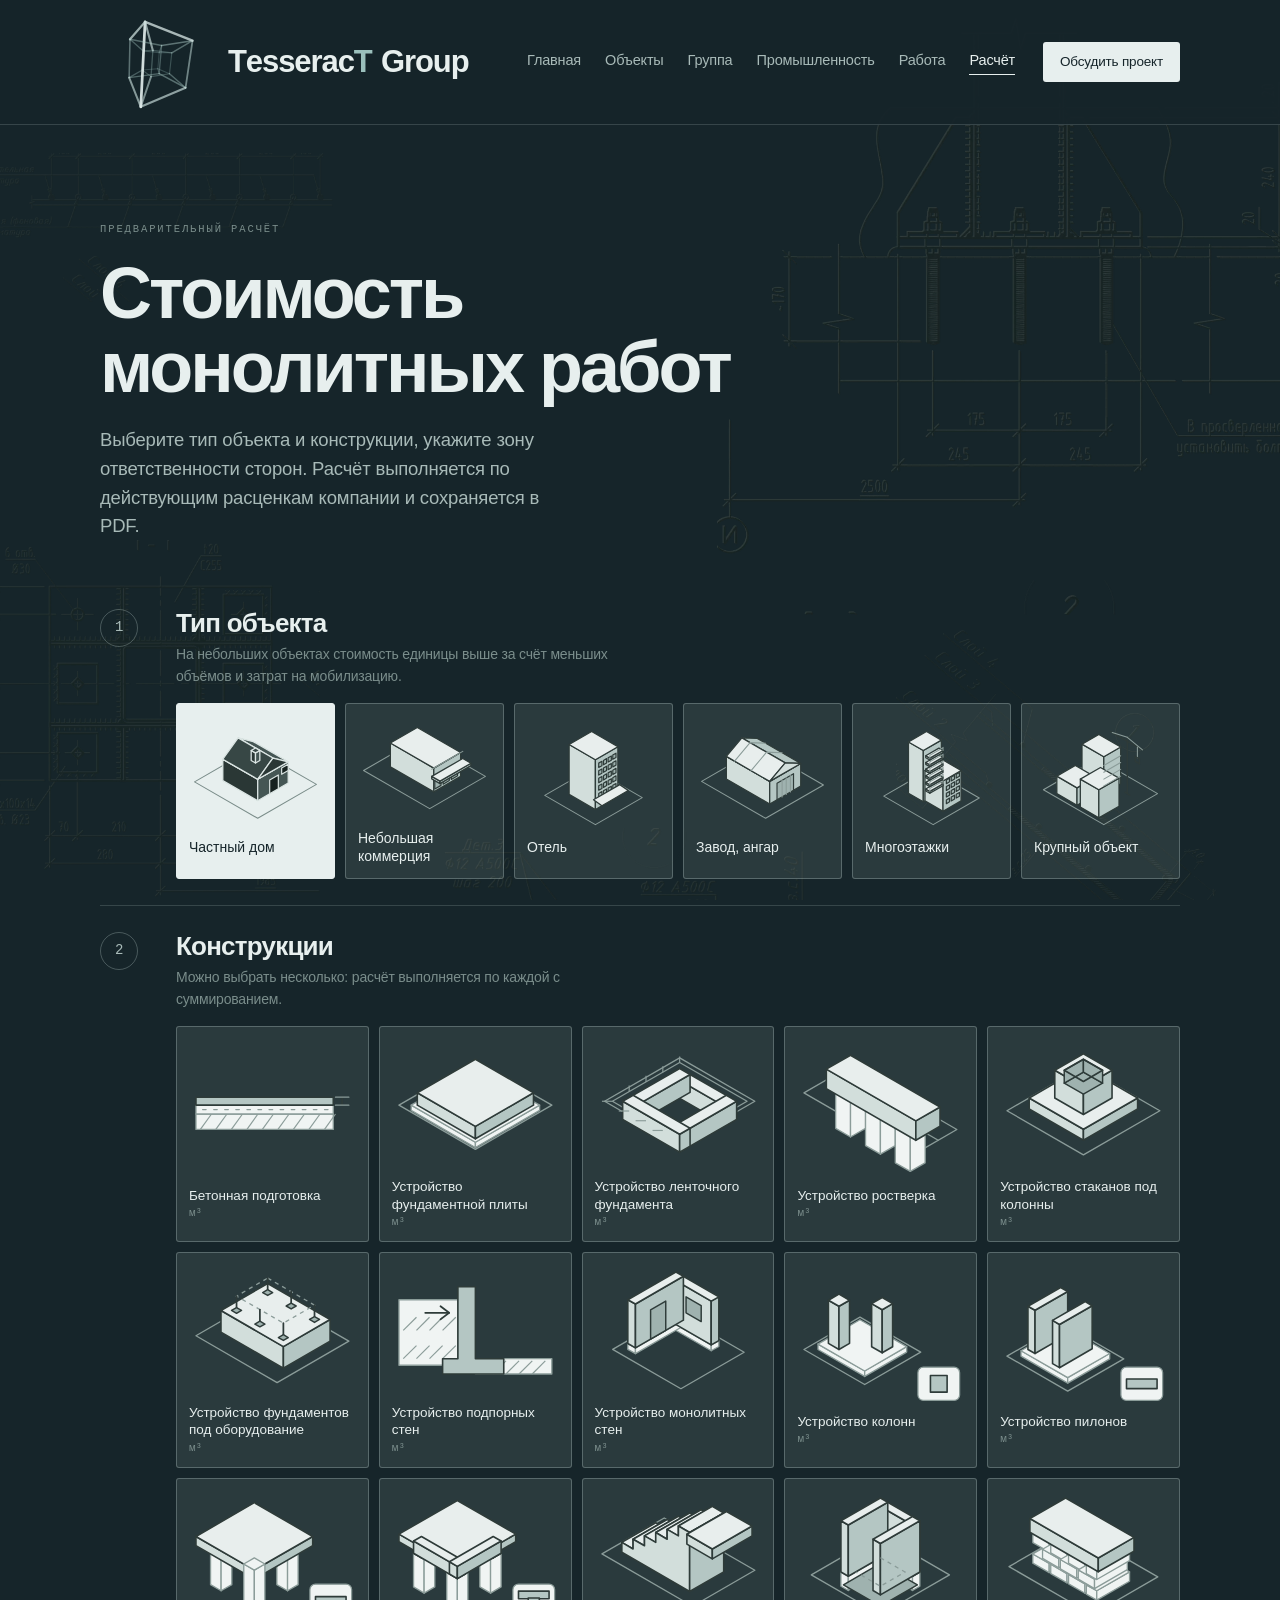
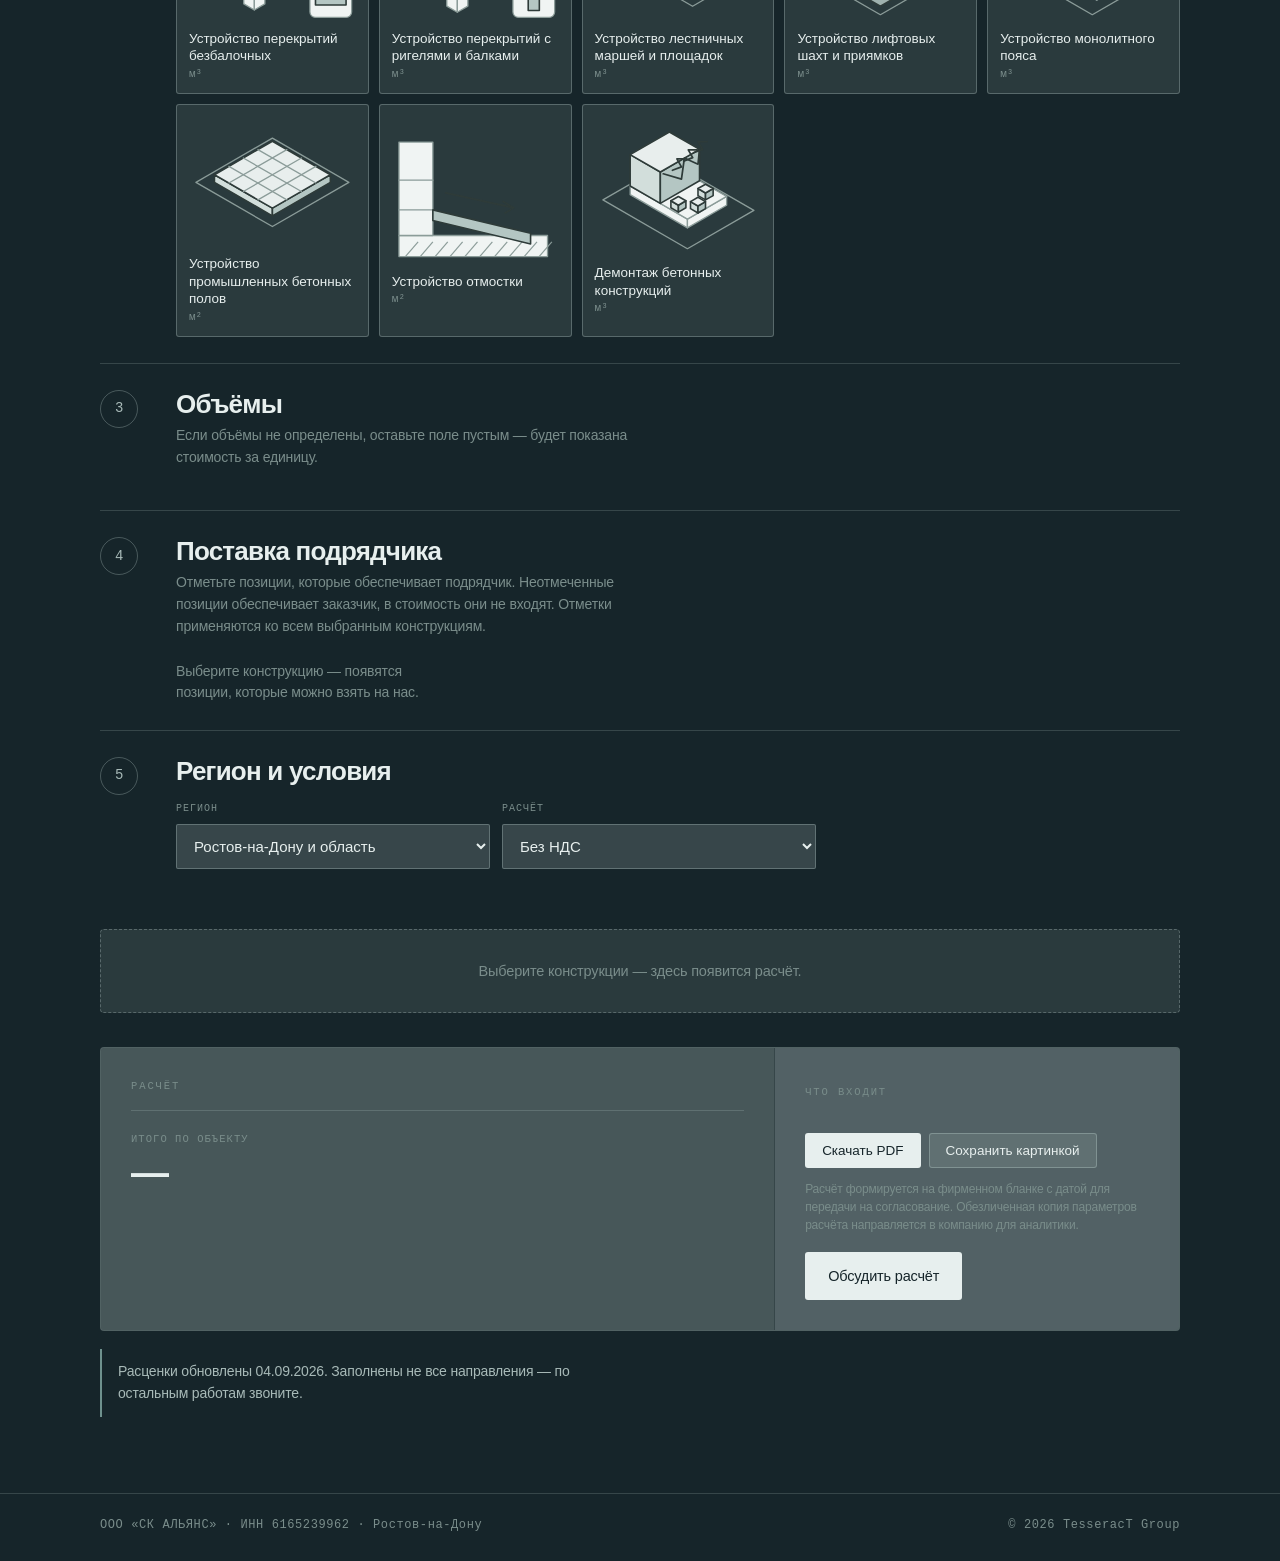
==== calc.html @ 42aa0e8b "Асфальт: подсветка-импульс на перспективе дороги, как на других страницах Co-Authored-By: Claude Opu" ====
<!doctype html>
<html lang="ru" data-theme="dark">
<head>
<meta charset="utf-8">
<meta name="viewport" content="width=device-width,initial-scale=1">
<meta name="color-scheme" content="dark">
<meta name="theme-color" content="#16252A">
<title>Расчёт стоимости монолитных работ — TesseracT Group</title>
<meta name="description" content="Предварительный расчёт стоимости монолитных работ: выберите тип объекта, конструкции и что предоставляете сами. Цены по нашим расценкам, с вилкой. Расчёт можно сохранить в PDF.">
<link rel="canonical" href="https://skadon.ru/calc.html">
<meta property="og:type" content="website">
<meta property="og:title" content="Расчёт стоимости монолитных работ — TesseracT Group">
<meta property="og:url" content="https://skadon.ru/calc.html">
<meta property="og:locale" content="ru_RU">
<link rel="icon" href="/favicon.svg" type="image/svg+xml">
<link rel="alternate icon" href="/favicon.ico" sizes="32x32">
<link rel="apple-touch-icon" href="/apple-touch-icon.png">
<link rel="stylesheet" href="assets/masks.css?v=1119d">
<link rel="stylesheet" href="assets/style.css?v=1119d">
<script src="assets/calc-data.js?v=1119d"></script>
<script src="assets/calc-icons.js?v=1119d"></script>
<script src="assets/app.js?v=1119d" defer></script>
<script src="assets/calc.js?v=1119d" defer></script>
</head>
<body>
<div class="page">
<header>
  <div class="wrap">
    <div class="brand" id="brand" title="Нажми — перезапустить">
      <canvas id="logo" width="112" height="112"></canvas>
      <span class="nm" id="nm"></span>
    </div>
    <nav>
      <a href="index.html">Главная</a>
      <a href="objects.html">Объекты</a>
      <a href="group.html">Группа</a>
      <a href="prom.html">Промышленность</a>
      <a href="jobs.html">Работа</a>
      <a href="calc.html" class="cur">Расчёт</a>
    </nav>
    <a class="btn btn-solid btn-sm" href="index.html#cta">Обсудить проект</a>
  </div>
</header>

<div class="hero wrap rise">
  <span class="eyebrow">Предварительный расчёт</span>
  <h1>Стоимость монолитных работ</h1>
  <p class="lead">Выберите тип объекта и конструкции, укажите зону ответственности сторон. Расчёт выполняется по действующим расценкам компании и сохраняется в PDF.</p>
</div>

<section class="wrap rise" style="padding-top:20px">

  <div class="cstep">
    <div class="cnum">1</div>
    <div class="cbody">
      <h2>Тип объекта</h2>
      <p class="chint">На небольших объектах стоимость единицы выше за счёт меньших объёмов и затрат на мобилизацию.</p>
      <div class="copts" id="objTypes"></div>
    </div>
  </div>

  <div class="cstep">
    <div class="cnum">2</div>
    <div class="cbody">
      <h2>Конструкции <span class="csel" id="selN"></span></h2>
      <p class="chint">Можно выбрать несколько: расчёт выполняется по каждой с суммированием.</p>
      <div class="cworks" id="works"></div>
    </div>
  </div>

  <div class="cstep" id="volsWrap" hidden>
    <div class="cnum">3</div>
    <div class="cbody">
      <h2>Объёмы</h2>
      <p class="chint">Если объёмы не определены, оставьте поле пустым — будет показана стоимость за единицу.</p>
      <div class="cvols" id="vols"></div>
    </div>
  </div>

  <div class="cstep">
    <div class="cnum">4</div>
    <div class="cbody">
      <h2>Поставка подрядчика</h2>
      <p class="chint">Отметьте позиции, которые обеспечивает подрядчик. Неотмеченные позиции обеспечивает заказчик, в стоимость они не входят. Отметки применяются ко всем выбранным конструкциям.</p>
      <div class="cadd" id="addons"></div>
    </div>
  </div>

  <div class="cstep">
    <div class="cnum">5</div>
    <div class="cbody">
      <h2>Регион и условия</h2>
      <div class="crow">
        <label class="cfield"><span>Регион</span><select id="region"></select></label>
        <label class="cfield"><span>Расчёт</span>
          <select id="nds"><option value="0">Без НДС</option><option value="1">С НДС</option></select>
        </label>
      </div>
    </div>
  </div>

  <p class="cempty" id="empty">Выберите конструкции — здесь появится расчёт.</p>

  <div class="cres" id="result" hidden>
    <div class="cres-main">
      <div class="cres-head">
        <span class="eyebrow">Расчёт</span>
        <span class="cmeta" id="meta"></span>
      </div>
      <div class="clines" id="lines"></div>
      <div class="csum">
        <span id="sumTitle">Итого по объекту</span>
        <b id="sum">—</b>
        <em id="sumHint"></em>
      </div>
    </div>
    <div class="cres-side">
      <span class="eyebrow">Что входит</span>
      <ul class="cinc" id="included"></ul>
      <p class="cnote" id="note"></p>
      <div class="cacts">
        <button class="btn btn-solid btn-sm" id="btnPdf" type="button">Скачать PDF</button>
        <button class="btn btn-ghost btn-sm" id="btnPng" type="button">Сохранить картинкой</button>
      </div>
      <p class="cfine">Расчёт формируется на фирменном бланке с датой для передачи на согласование. Обезличенная копия параметров расчёта направляется в компанию для аналитики.</p>
      <a class="btn btn-solid" href="index.html#cta">Обсудить расчёт</a>
    </div>
  </div>

  <p class="note" id="upd"></p>
</section>

<footer><div class="wrap">
  <span>ООО «СК АЛЬЯНС» · ИНН 6165239962 · Ростов-на-Дону</span>
  <span>© 2026 TesseracT Group</span>
</div></footer>
</div>
</body>
</html>
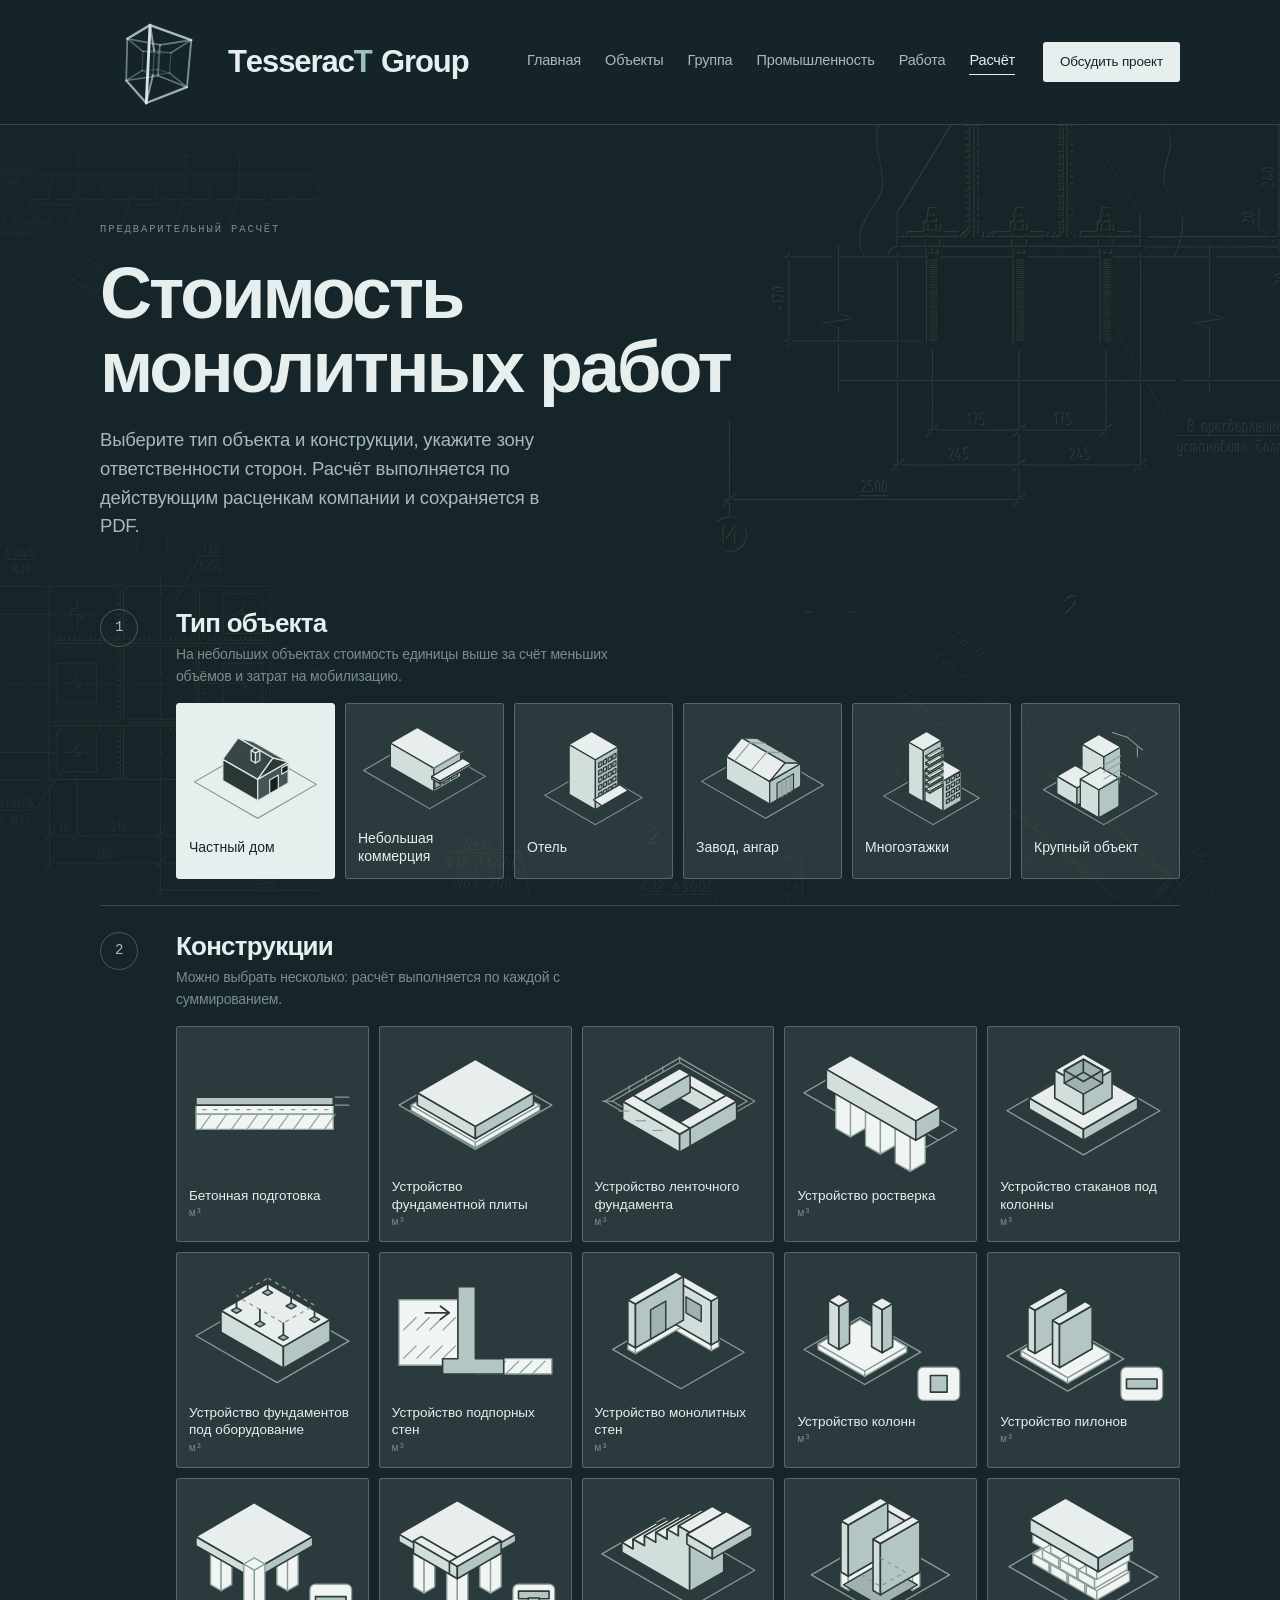
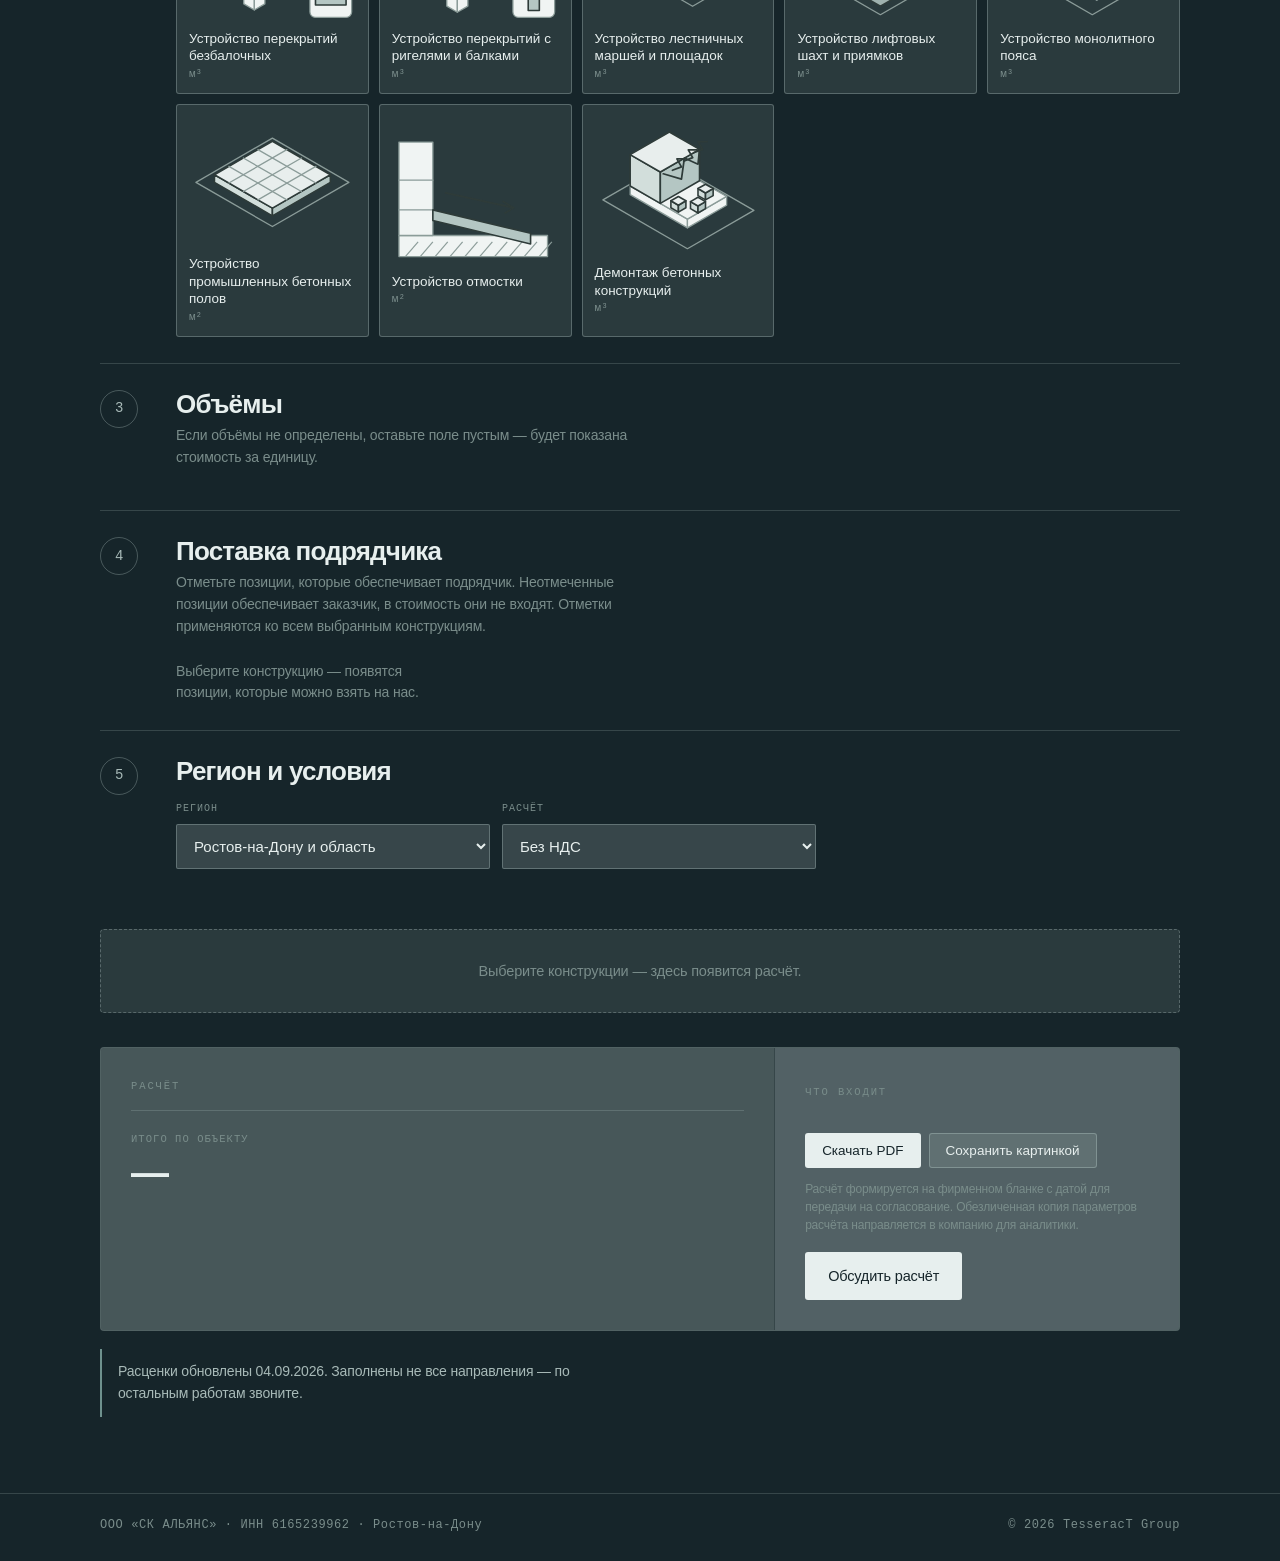
==== commit c4dd4bd7: "Асфальт: дорога крупнее и ближе к центру, добавлены разрез и самосвал Co-Authored-By: Claude Opus 5." ====
--- a/calc.html
+++ b/calc.html
@@ -15,12 +15,12 @@
 <link rel="icon" href="/favicon.svg" type="image/svg+xml">
 <link rel="alternate icon" href="/favicon.ico" sizes="32x32">
 <link rel="apple-touch-icon" href="/apple-touch-icon.png">
-<link rel="stylesheet" href="assets/masks.css?v=1119d">
-<link rel="stylesheet" href="assets/style.css?v=1119d">
-<script src="assets/calc-data.js?v=1119d"></script>
-<script src="assets/calc-icons.js?v=1119d"></script>
-<script src="assets/app.js?v=1119d" defer></script>
-<script src="assets/calc.js?v=1119d" defer></script>
+<link rel="stylesheet" href="assets/masks.css?v=1119e">
+<link rel="stylesheet" href="assets/style.css?v=1119e">
+<script src="assets/calc-data.js?v=1119e"></script>
+<script src="assets/calc-icons.js?v=1119e"></script>
+<script src="assets/app.js?v=1119e" defer></script>
+<script src="assets/calc.js?v=1119e" defer></script>
 </head>
 <body>
 <div class="page">
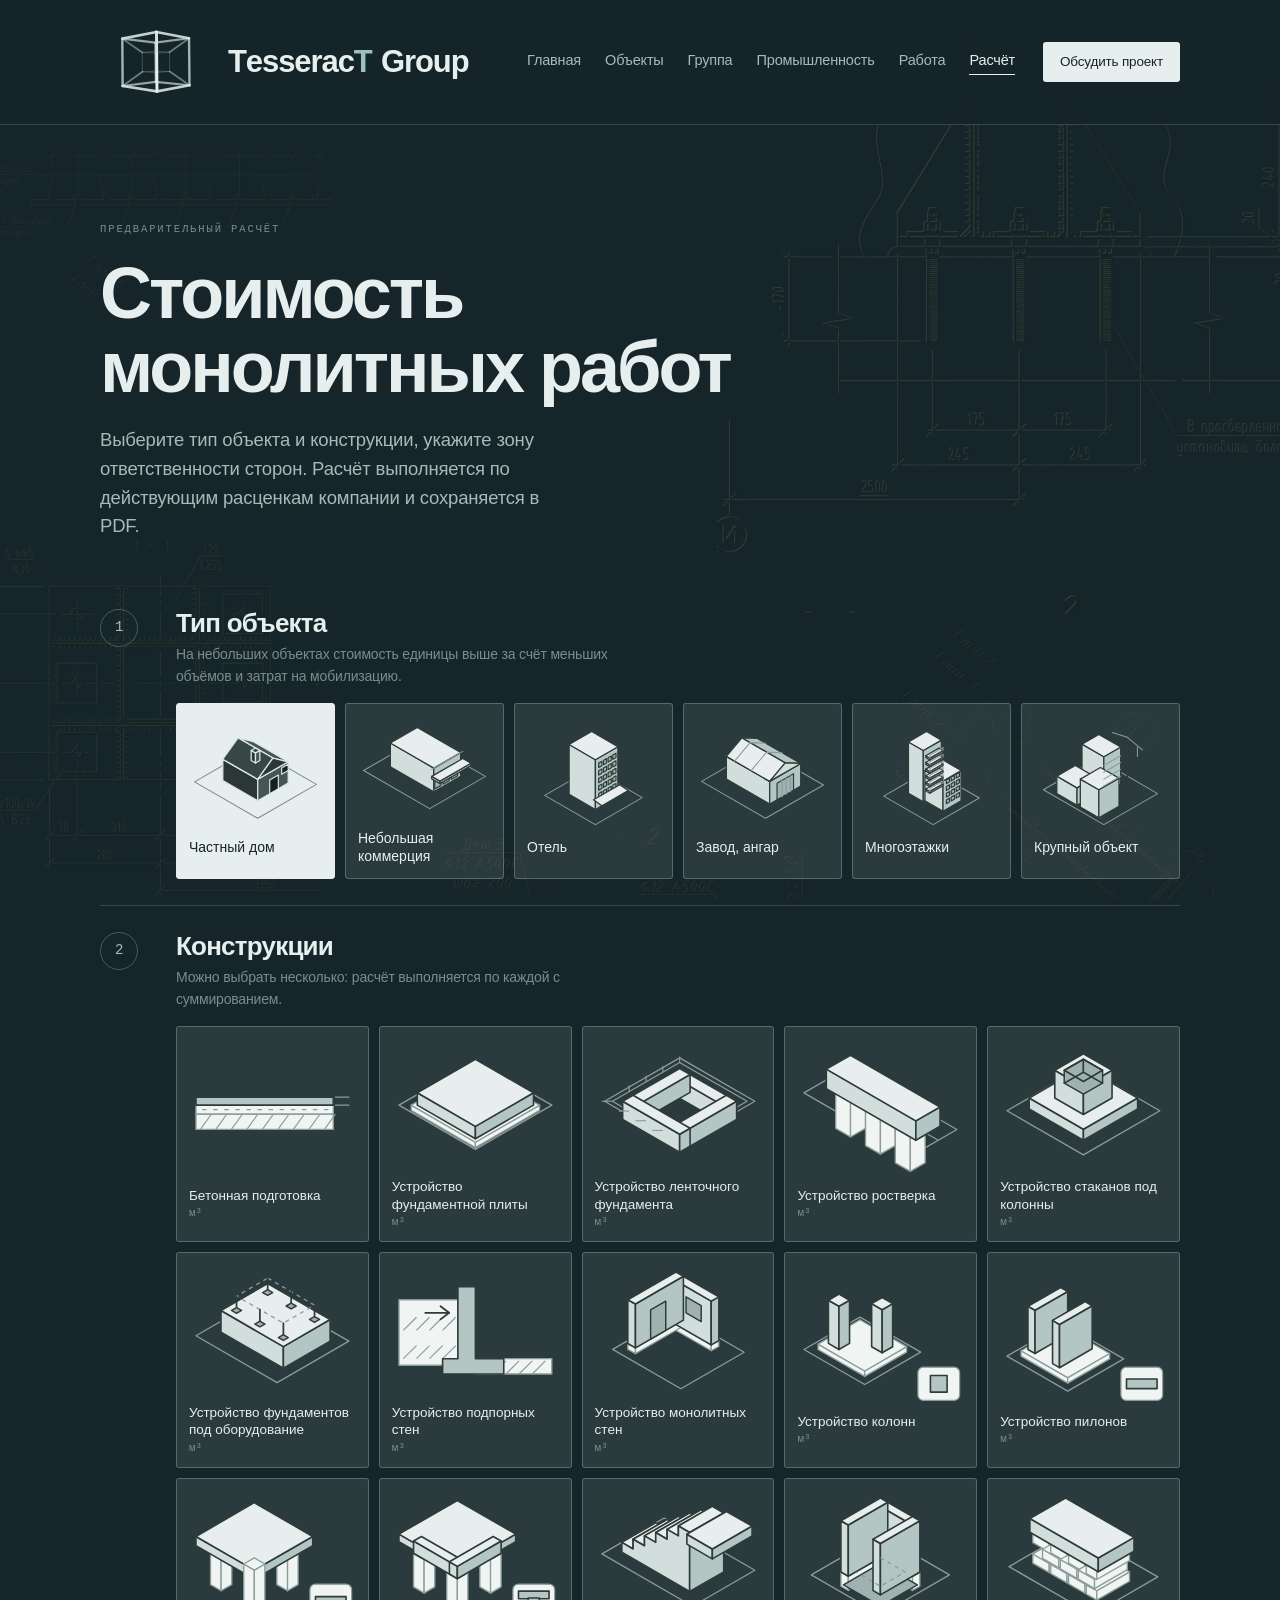
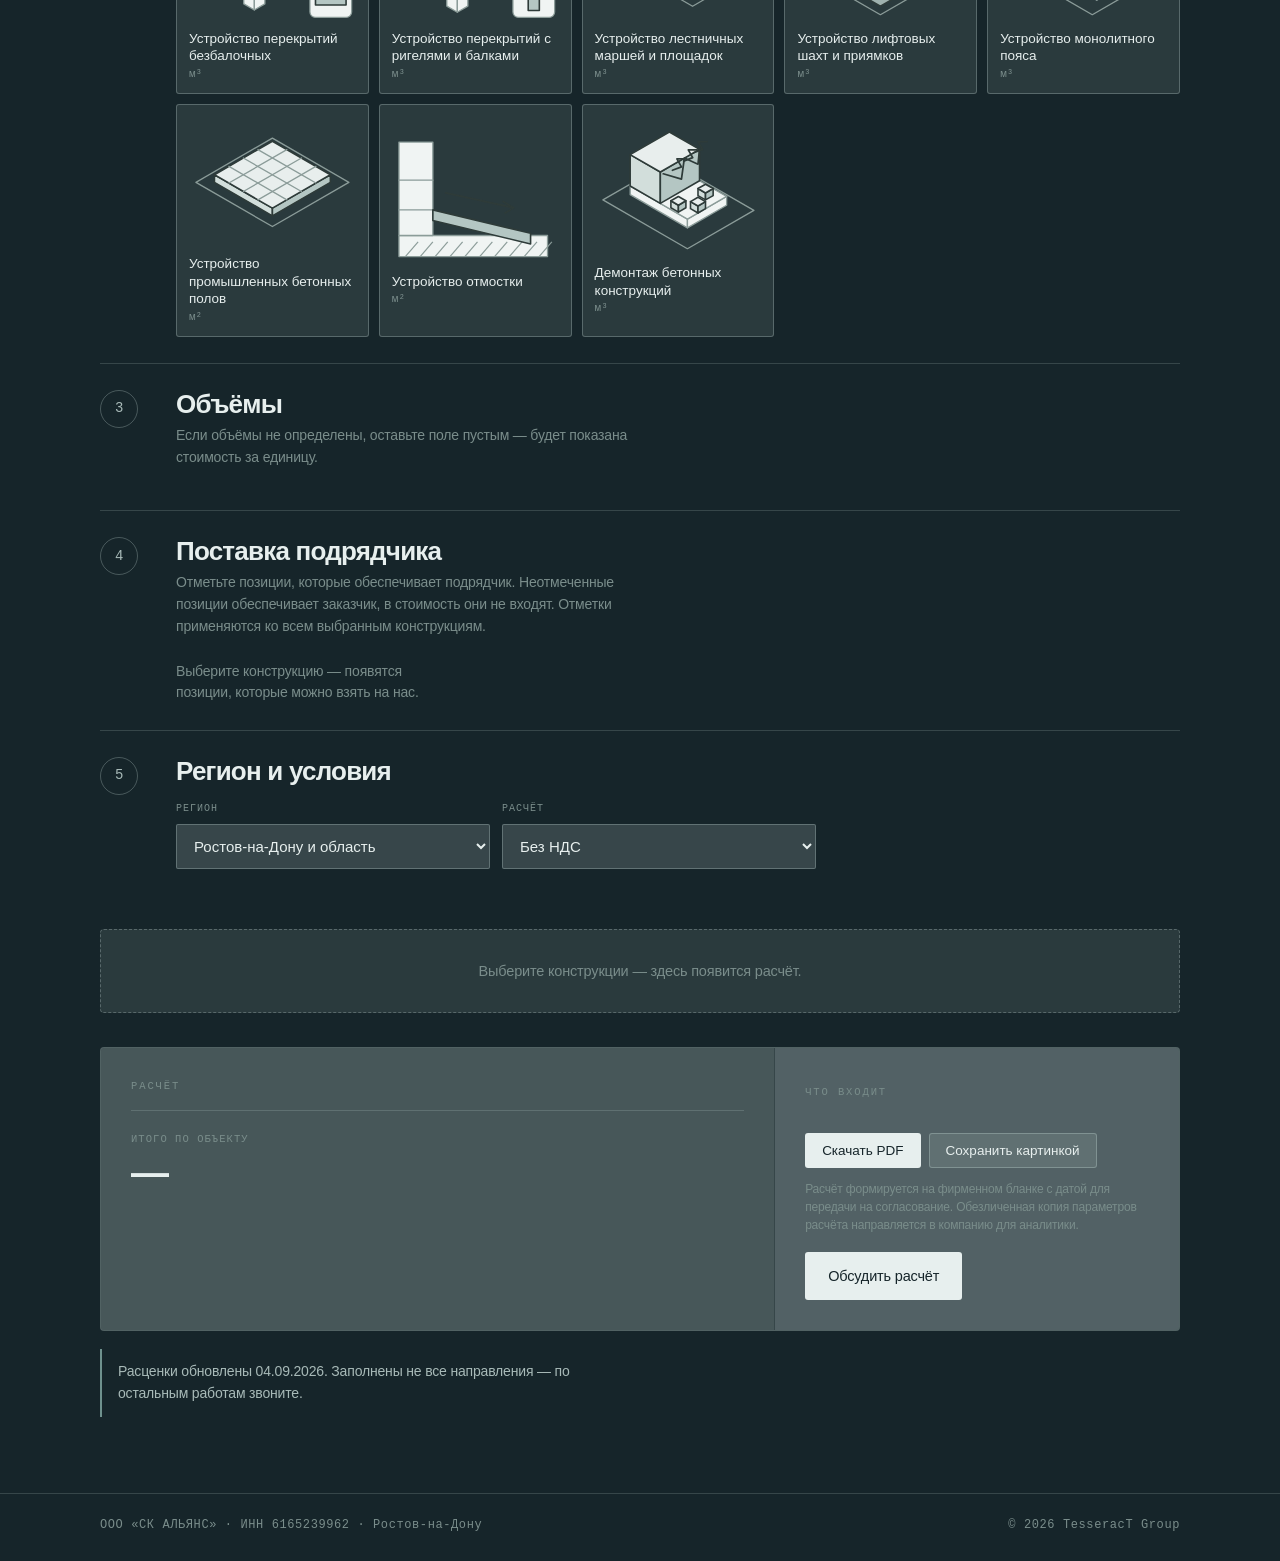
==== commit 0e7aac5a: "Асфальт: фон — раскладка в видимой зоне, импульс на всех трёх эскизах Co-Authored-By: Claude Opus 5." ====
--- a/calc.html
+++ b/calc.html
@@ -15,12 +15,12 @@
 <link rel="icon" href="/favicon.svg" type="image/svg+xml">
 <link rel="alternate icon" href="/favicon.ico" sizes="32x32">
 <link rel="apple-touch-icon" href="/apple-touch-icon.png">
-<link rel="stylesheet" href="assets/masks.css?v=1119e">
-<link rel="stylesheet" href="assets/style.css?v=1119e">
-<script src="assets/calc-data.js?v=1119e"></script>
-<script src="assets/calc-icons.js?v=1119e"></script>
-<script src="assets/app.js?v=1119e" defer></script>
-<script src="assets/calc.js?v=1119e" defer></script>
+<link rel="stylesheet" href="assets/masks.css?v=1119f">
+<link rel="stylesheet" href="assets/style.css?v=1119f">
+<script src="assets/calc-data.js?v=1119f"></script>
+<script src="assets/calc-icons.js?v=1119f"></script>
+<script src="assets/app.js?v=1119f" defer></script>
+<script src="assets/calc.js?v=1119f" defer></script>
 </head>
 <body>
 <div class="page">
--- a/assets/masks.css
+++ b/assets/masks.css
@@ -12,4 +12,6 @@
   --m-vedomost:url("[data-uri]");
   --m-vertik-sterzhni:url("[data-uri]");
   --m-doroga-perspektiva:url("[data-uri]");
+  --m-dorozhnaya-odezhda:url("[data-uri]");
+  --m-samosval:url("[data-uri]");
 }
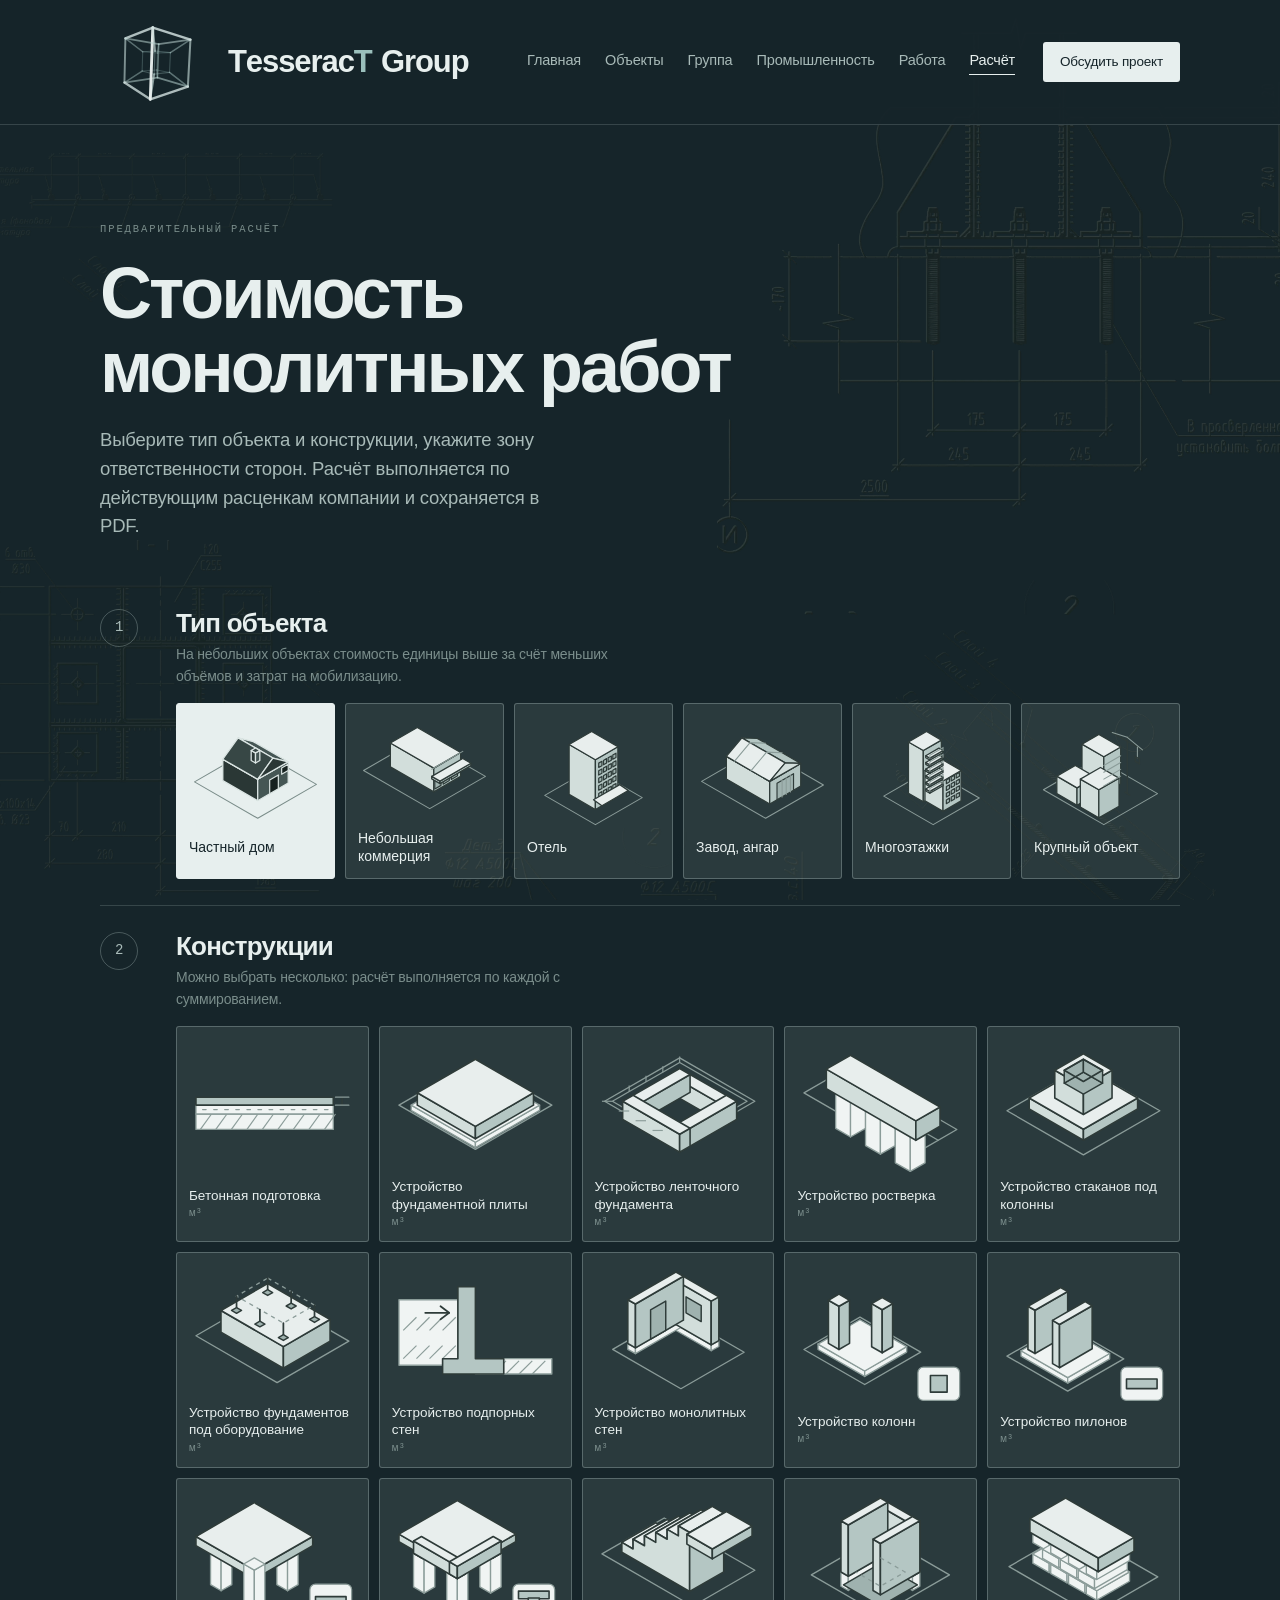
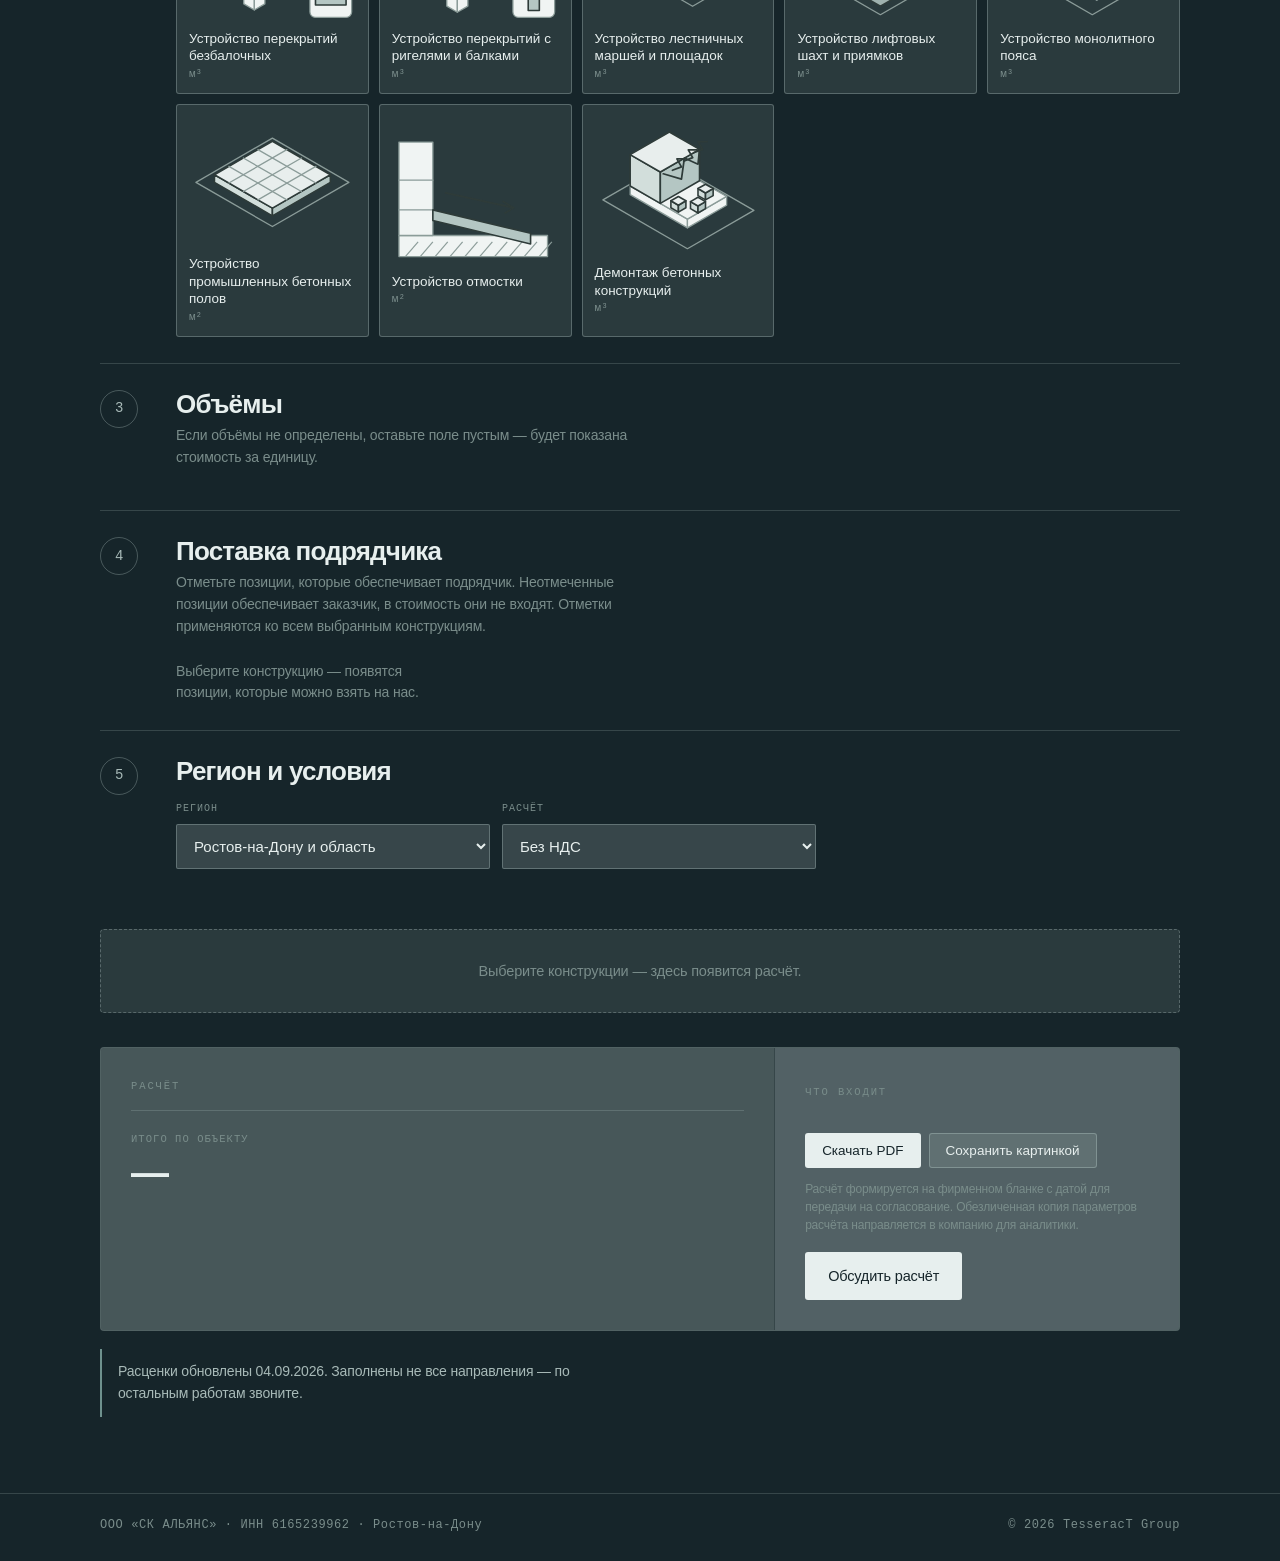
==== commit 74a2a3b6: "Асфальт: дорога крупнее, разрез крупнее, добавлен каток Co-Authored-By: Claude Opus 5.5 <noreply@ant" ====
--- a/calc.html
+++ b/calc.html
@@ -15,12 +15,12 @@
 <link rel="icon" href="/favicon.svg" type="image/svg+xml">
 <link rel="alternate icon" href="/favicon.ico" sizes="32x32">
 <link rel="apple-touch-icon" href="/apple-touch-icon.png">
-<link rel="stylesheet" href="assets/masks.css?v=1119f">
-<link rel="stylesheet" href="assets/style.css?v=1119f">
-<script src="assets/calc-data.js?v=1119f"></script>
-<script src="assets/calc-icons.js?v=1119f"></script>
-<script src="assets/app.js?v=1119f" defer></script>
-<script src="assets/calc.js?v=1119f" defer></script>
+<link rel="stylesheet" href="assets/masks.css?v=1119g">
+<link rel="stylesheet" href="assets/style.css?v=1119g">
+<script src="assets/calc-data.js?v=1119g"></script>
+<script src="assets/calc-icons.js?v=1119g"></script>
+<script src="assets/app.js?v=1119g" defer></script>
+<script src="assets/calc.js?v=1119g" defer></script>
 </head>
 <body>
 <div class="page">
--- a/assets/masks.css
+++ b/assets/masks.css
@@ -14,4 +14,5 @@
   --m-doroga-perspektiva:url("[data-uri]");
   --m-dorozhnaya-odezhda:url("[data-uri]");
   --m-samosval:url("[data-uri]");
+  --m-katok:url("[data-uri]");
 }
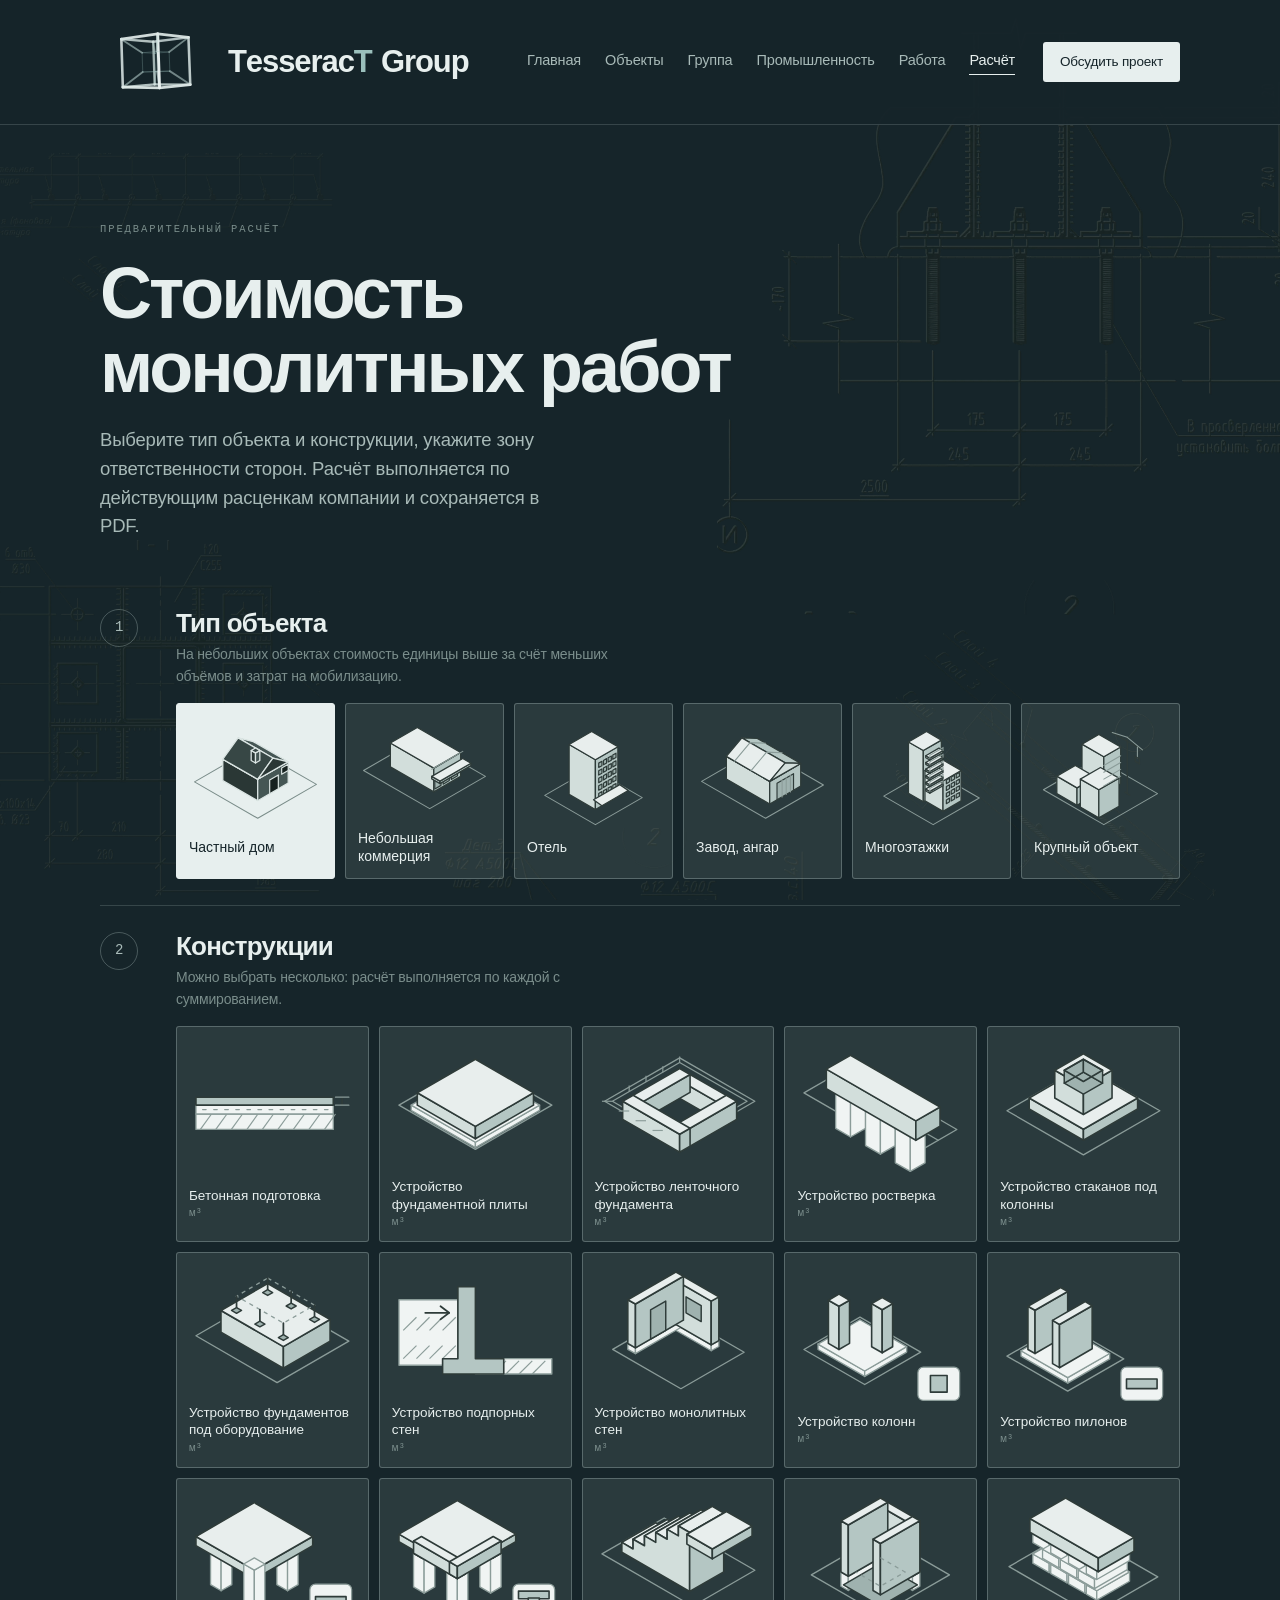
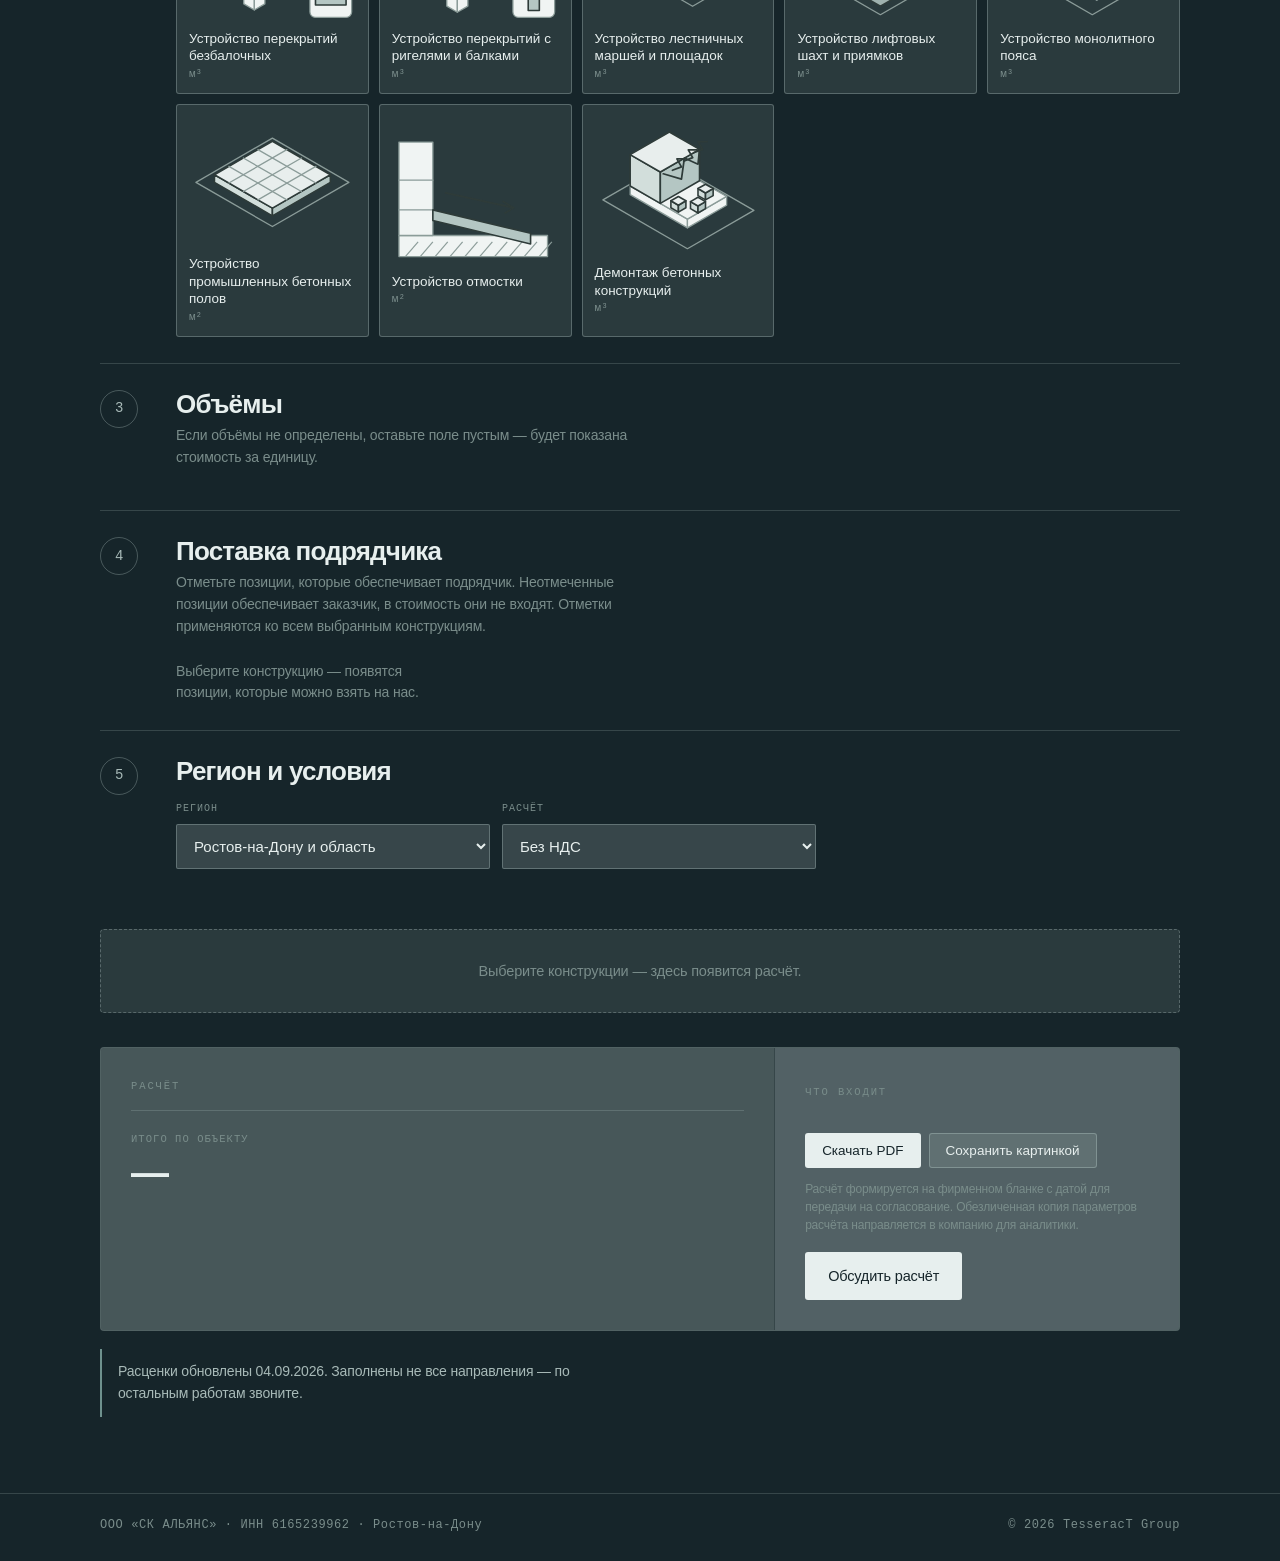
==== commit 90feebc8: "Асфальт: дорога крупнее и ниже шапки Co-Authored-By: Claude Opus 5.5 <noreply@anthropic.com> Claude-" ====
--- a/calc.html
+++ b/calc.html
@@ -15,12 +15,12 @@
 <link rel="icon" href="/favicon.svg" type="image/svg+xml">
 <link rel="alternate icon" href="/favicon.ico" sizes="32x32">
 <link rel="apple-touch-icon" href="/apple-touch-icon.png">
-<link rel="stylesheet" href="assets/masks.css?v=1119g">
-<link rel="stylesheet" href="assets/style.css?v=1119g">
-<script src="assets/calc-data.js?v=1119g"></script>
-<script src="assets/calc-icons.js?v=1119g"></script>
-<script src="assets/app.js?v=1119g" defer></script>
-<script src="assets/calc.js?v=1119g" defer></script>
+<link rel="stylesheet" href="assets/masks.css?v=1119h">
+<link rel="stylesheet" href="assets/style.css?v=1119h">
+<script src="assets/calc-data.js?v=1119h"></script>
+<script src="assets/calc-icons.js?v=1119h"></script>
+<script src="assets/app.js?v=1119h" defer></script>
+<script src="assets/calc.js?v=1119h" defer></script>
 </head>
 <body>
 <div class="page">
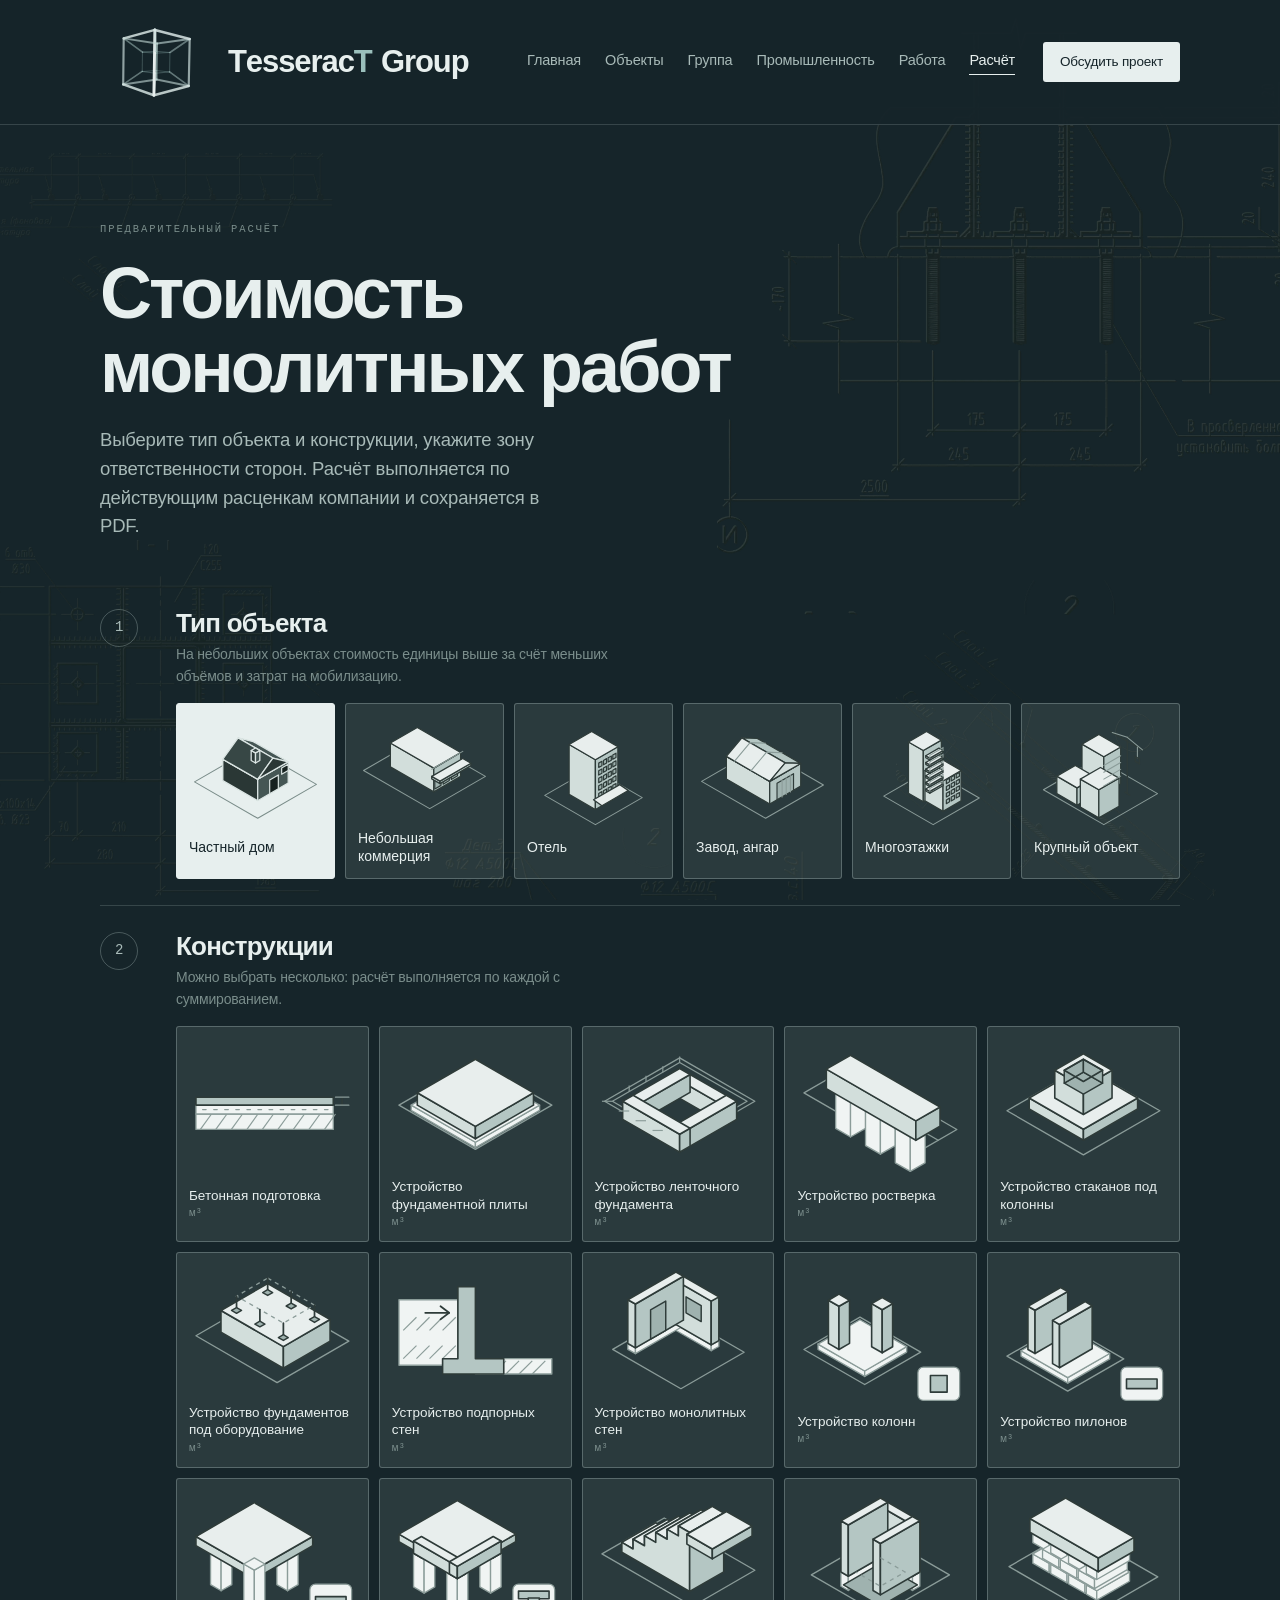
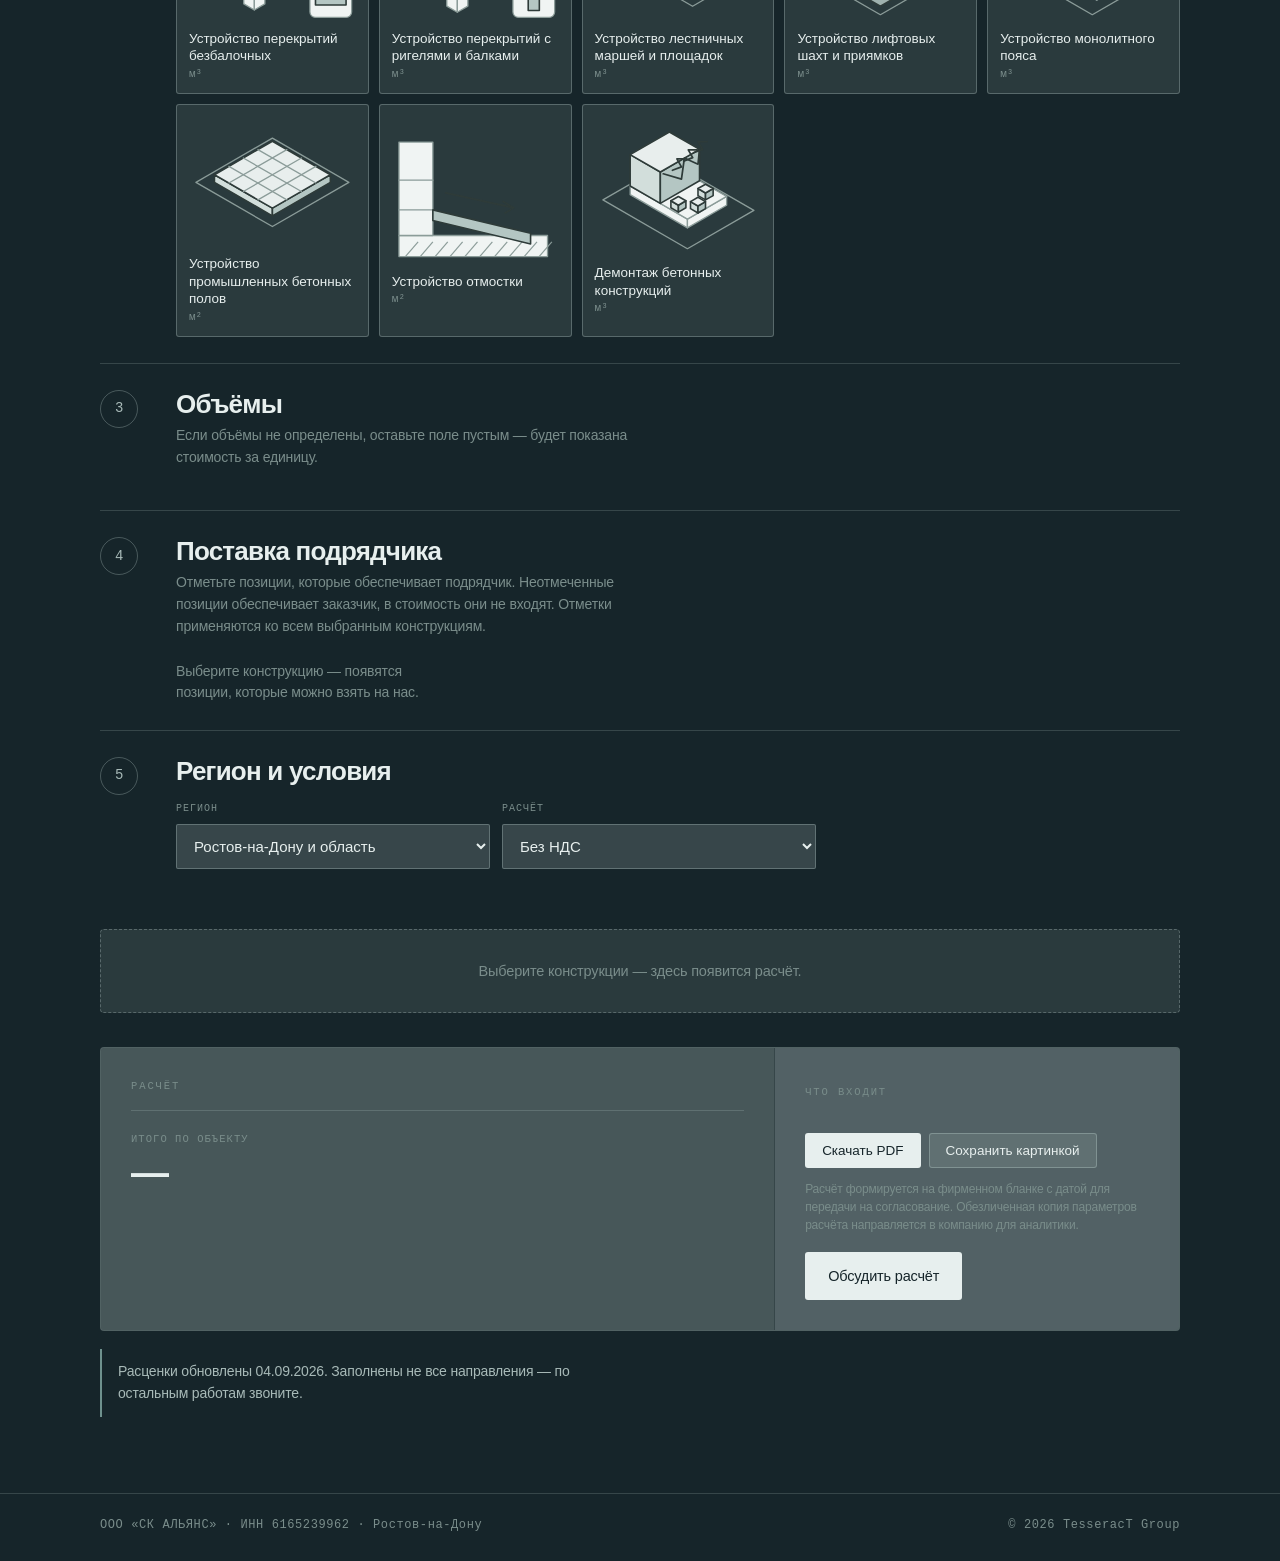
==== commit 1db8df21: "Главная: название в шапке «Альянс Групп» Co-Authored-By: Claude Opus 5.5 <noreply@anthropic.com> Cla" ====
--- a/calc.html
+++ b/calc.html
@@ -15,12 +15,12 @@
 <link rel="icon" href="/favicon.svg" type="image/svg+xml">
 <link rel="alternate icon" href="/favicon.ico" sizes="32x32">
 <link rel="apple-touch-icon" href="/apple-touch-icon.png">
-<link rel="stylesheet" href="assets/masks.css?v=1119h">
-<link rel="stylesheet" href="assets/style.css?v=1119h">
-<script src="assets/calc-data.js?v=1119h"></script>
-<script src="assets/calc-icons.js?v=1119h"></script>
-<script src="assets/app.js?v=1119h" defer></script>
-<script src="assets/calc.js?v=1119h" defer></script>
+<link rel="stylesheet" href="assets/masks.css?v=1121a">
+<link rel="stylesheet" href="assets/style.css?v=1121a">
+<script src="assets/calc-data.js?v=1121a"></script>
+<script src="assets/calc-icons.js?v=1121a"></script>
+<script src="assets/app.js?v=1121a" defer></script>
+<script src="assets/calc.js?v=1121a" defer></script>
 </head>
 <body>
 <div class="page">
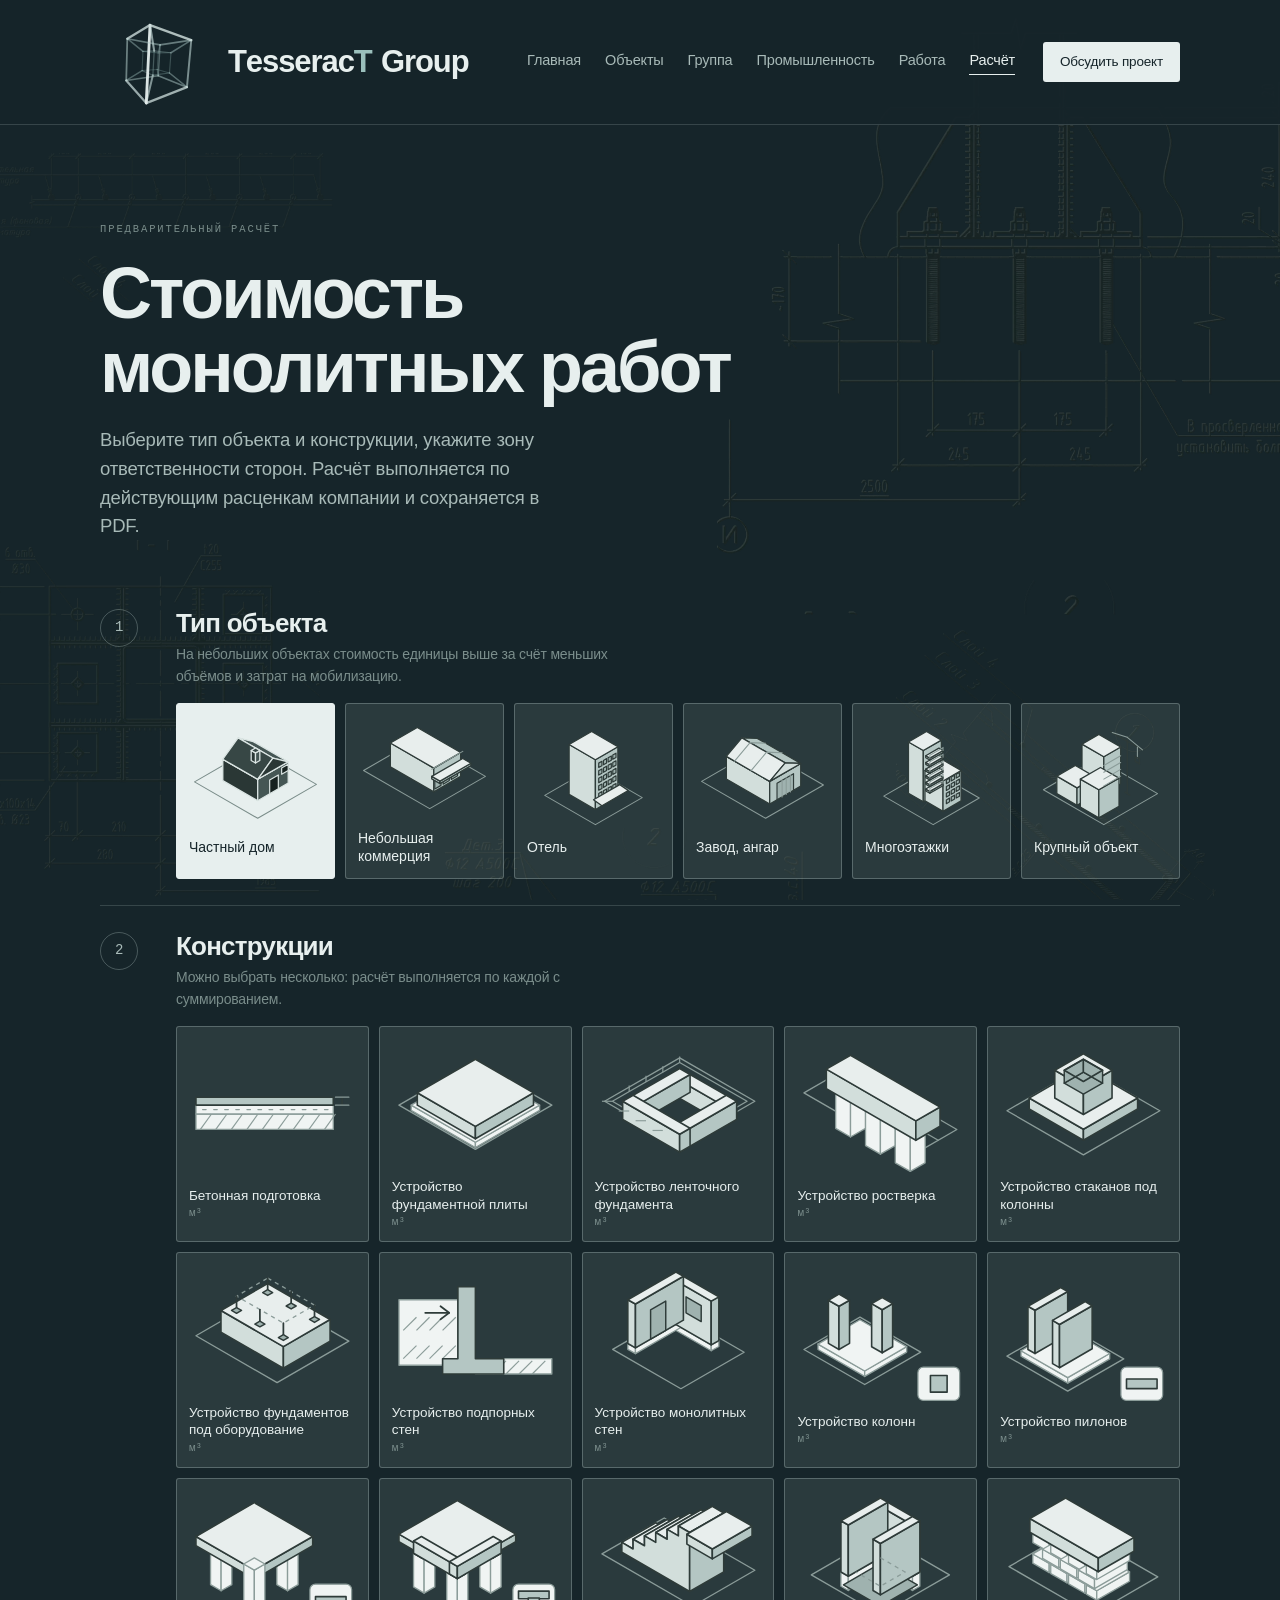
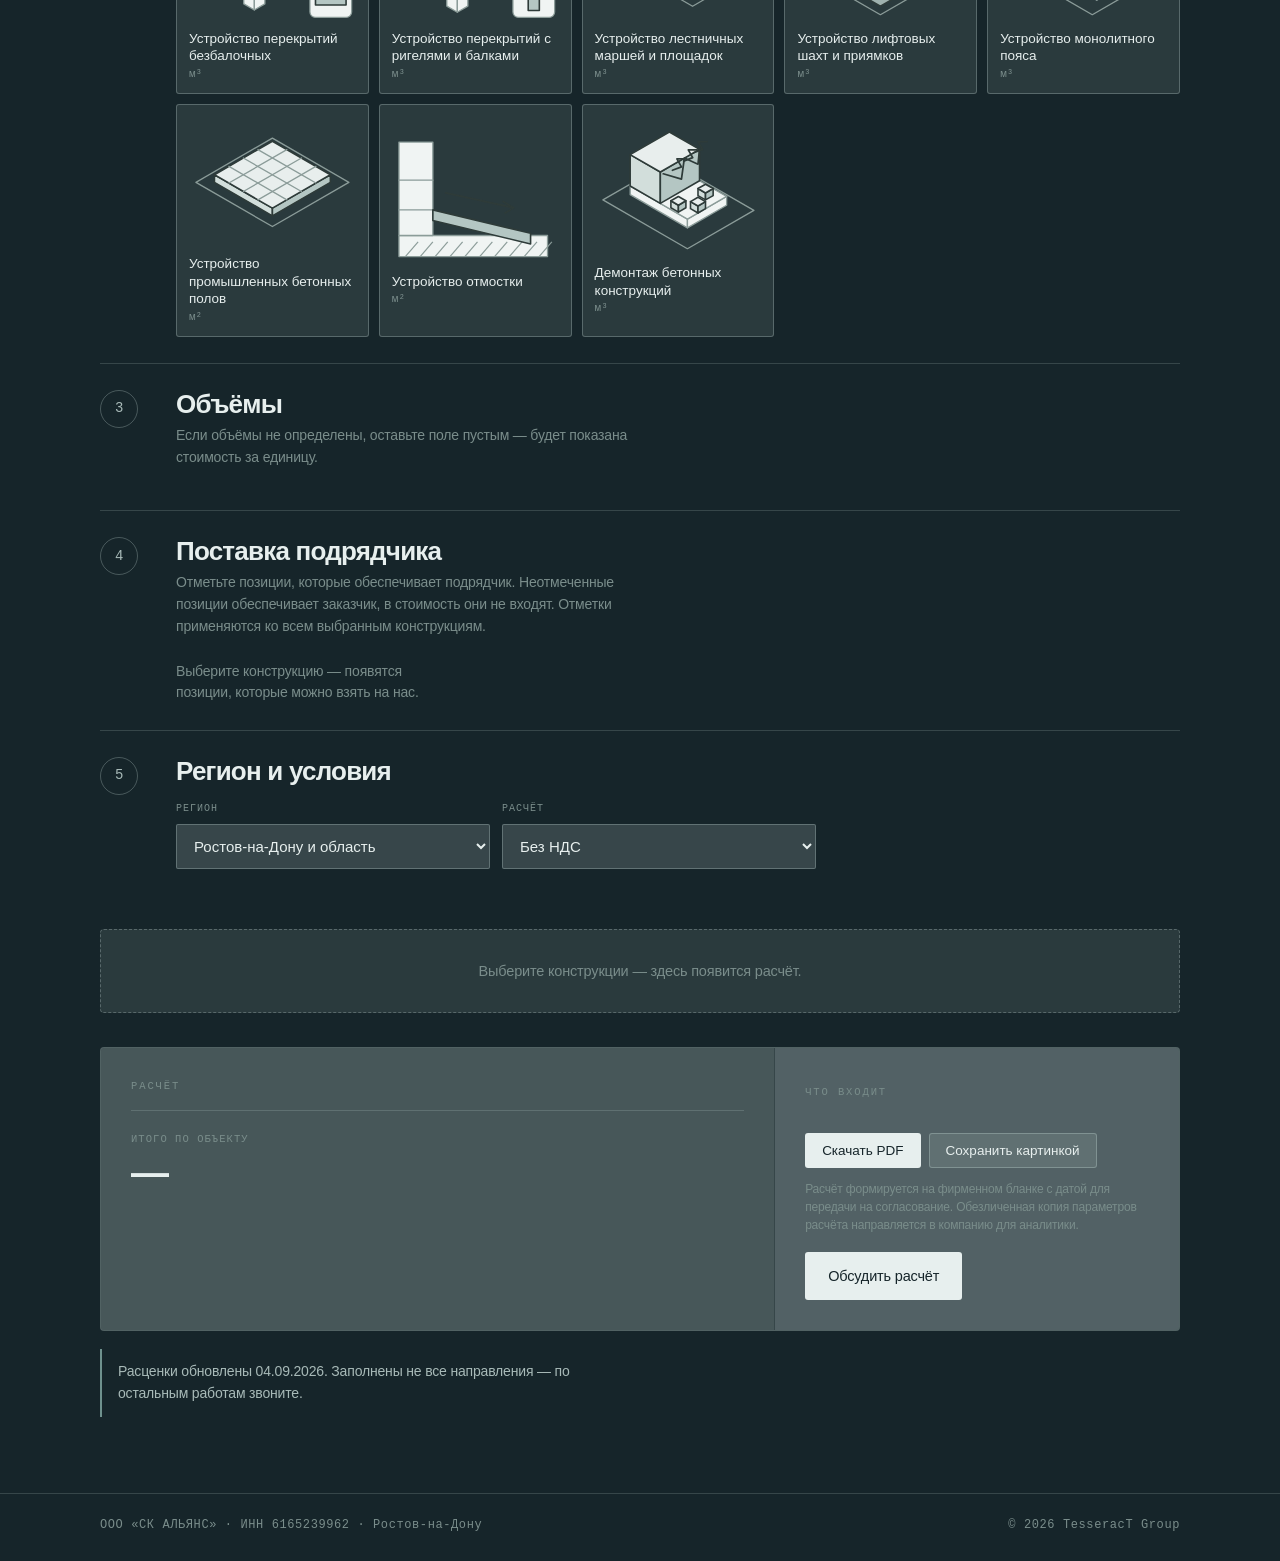
==== commit 25d2de62: "Обновить метку кэша Co-Authored-By: Claude Opus 5.5 <noreply@anthropic.com> Claude-Session: https://" ====
--- a/calc.html
+++ b/calc.html
@@ -15,12 +15,12 @@
 <link rel="icon" href="/favicon.svg" type="image/svg+xml">
 <link rel="alternate icon" href="/favicon.ico" sizes="32x32">
 <link rel="apple-touch-icon" href="/apple-touch-icon.png">
-<link rel="stylesheet" href="assets/masks.css?v=1121a">
-<link rel="stylesheet" href="assets/style.css?v=1121a">
-<script src="assets/calc-data.js?v=1121a"></script>
-<script src="assets/calc-icons.js?v=1121a"></script>
-<script src="assets/app.js?v=1121a" defer></script>
-<script src="assets/calc.js?v=1121a" defer></script>
+<link rel="stylesheet" href="assets/masks.css?v=1121b">
+<link rel="stylesheet" href="assets/style.css?v=1121b">
+<script src="assets/calc-data.js?v=1121b"></script>
+<script src="assets/calc-icons.js?v=1121b"></script>
+<script src="assets/app.js?v=1121b" defer></script>
+<script src="assets/calc.js?v=1121b" defer></script>
 </head>
 <body>
 <div class="page">
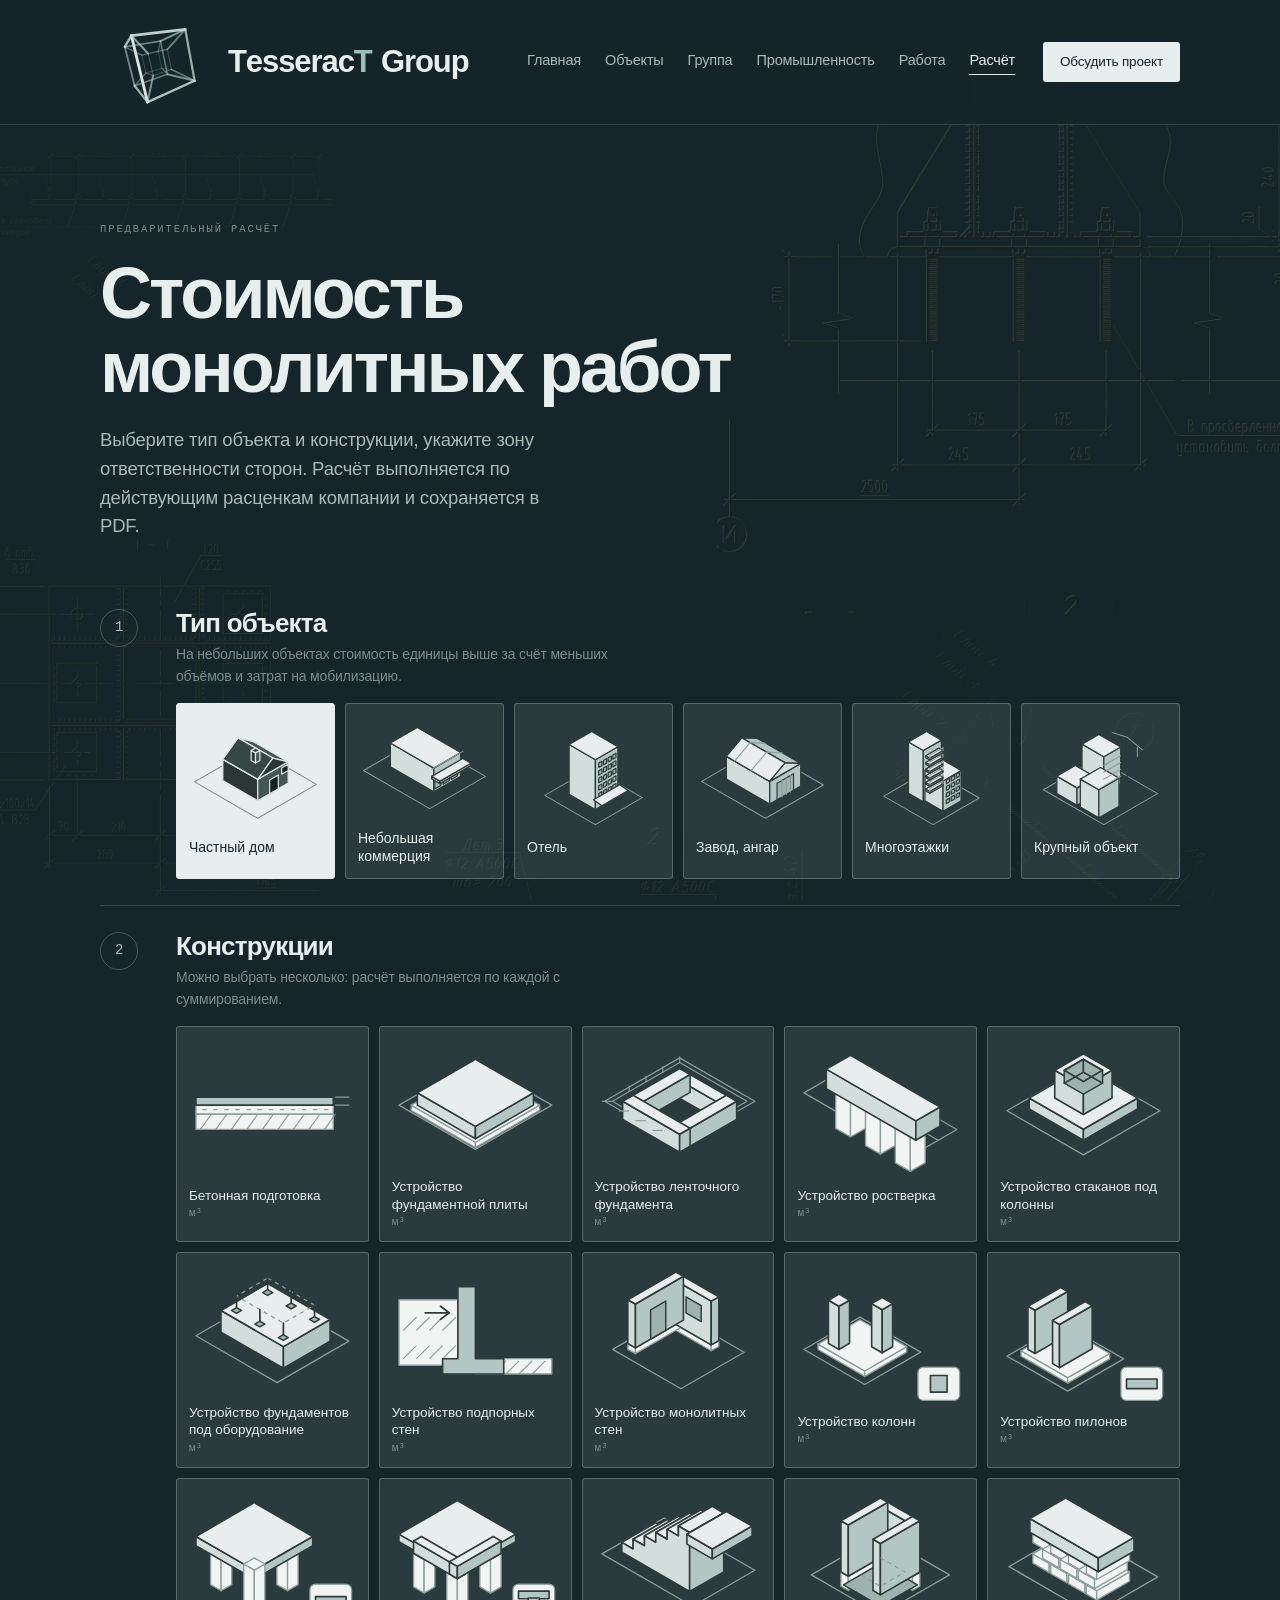
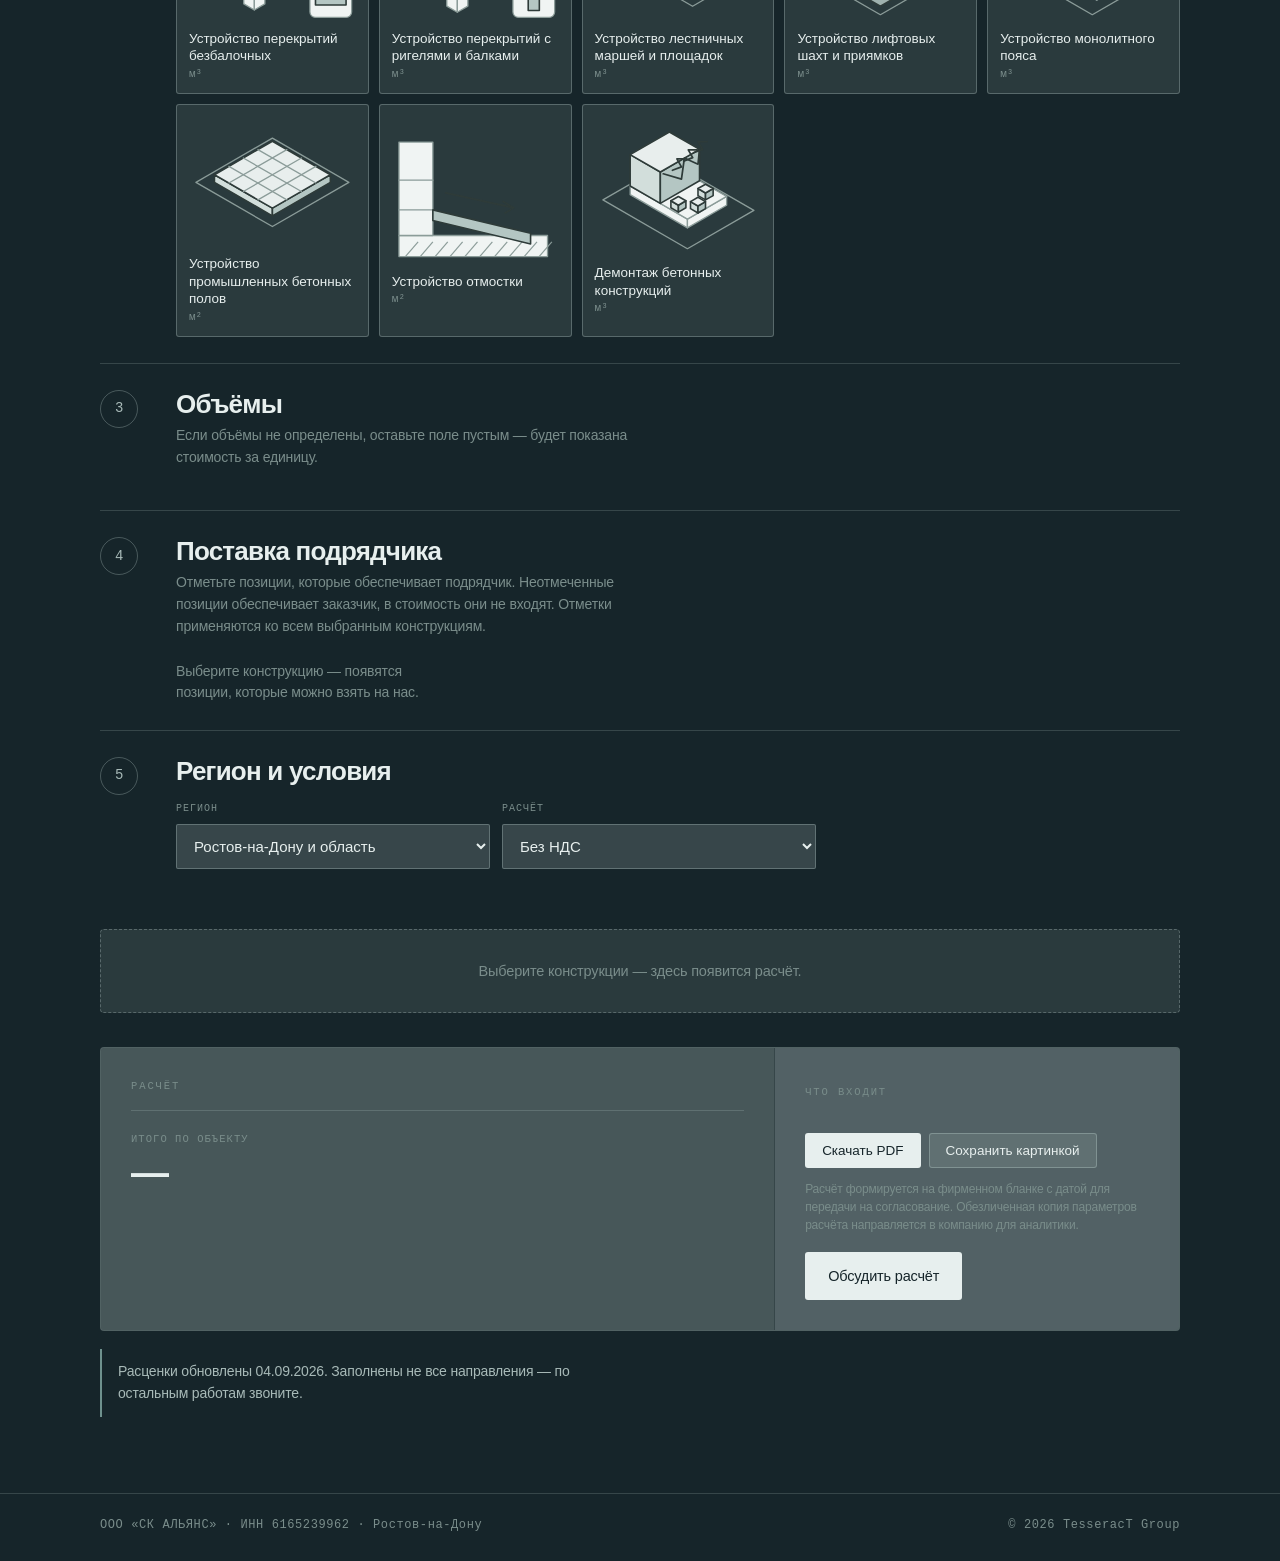
==== commit a0b7a535: "Вернуть «TesseracT Group» в шапке главной (откат 1db8df2) Co-Authored-By: Claude Opus 5.5 <noreply@a" ====
--- a/calc.html
+++ b/calc.html
@@ -15,12 +15,12 @@
 <link rel="icon" href="/favicon.svg" type="image/svg+xml">
 <link rel="alternate icon" href="/favicon.ico" sizes="32x32">
 <link rel="apple-touch-icon" href="/apple-touch-icon.png">
-<link rel="stylesheet" href="assets/masks.css?v=1121b">
-<link rel="stylesheet" href="assets/style.css?v=1121b">
-<script src="assets/calc-data.js?v=1121b"></script>
-<script src="assets/calc-icons.js?v=1121b"></script>
-<script src="assets/app.js?v=1121b" defer></script>
-<script src="assets/calc.js?v=1121b" defer></script>
+<link rel="stylesheet" href="assets/masks.css?v=1119h">
+<link rel="stylesheet" href="assets/style.css?v=1119h">
+<script src="assets/calc-data.js?v=1119h"></script>
+<script src="assets/calc-icons.js?v=1119h"></script>
+<script src="assets/app.js?v=1119h" defer></script>
+<script src="assets/calc.js?v=1119h" defer></script>
 </head>
 <body>
 <div class="page">
